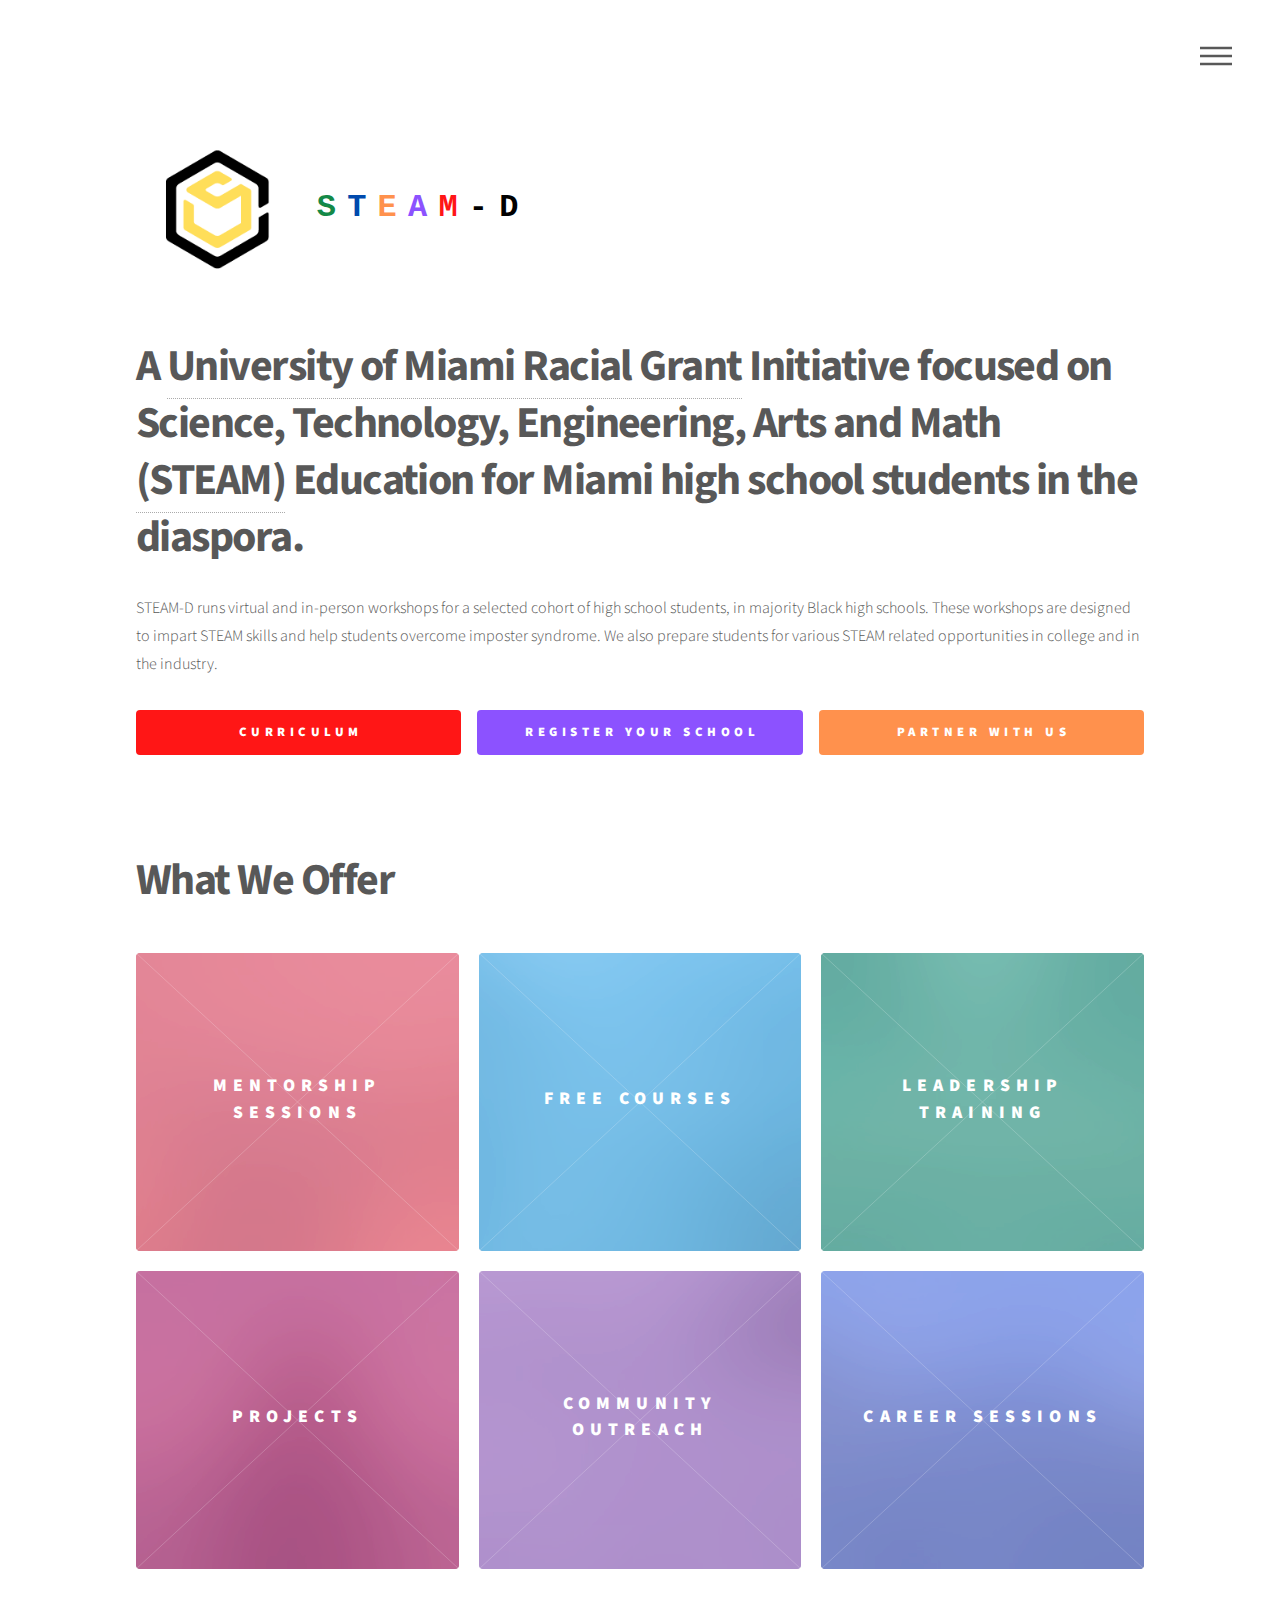
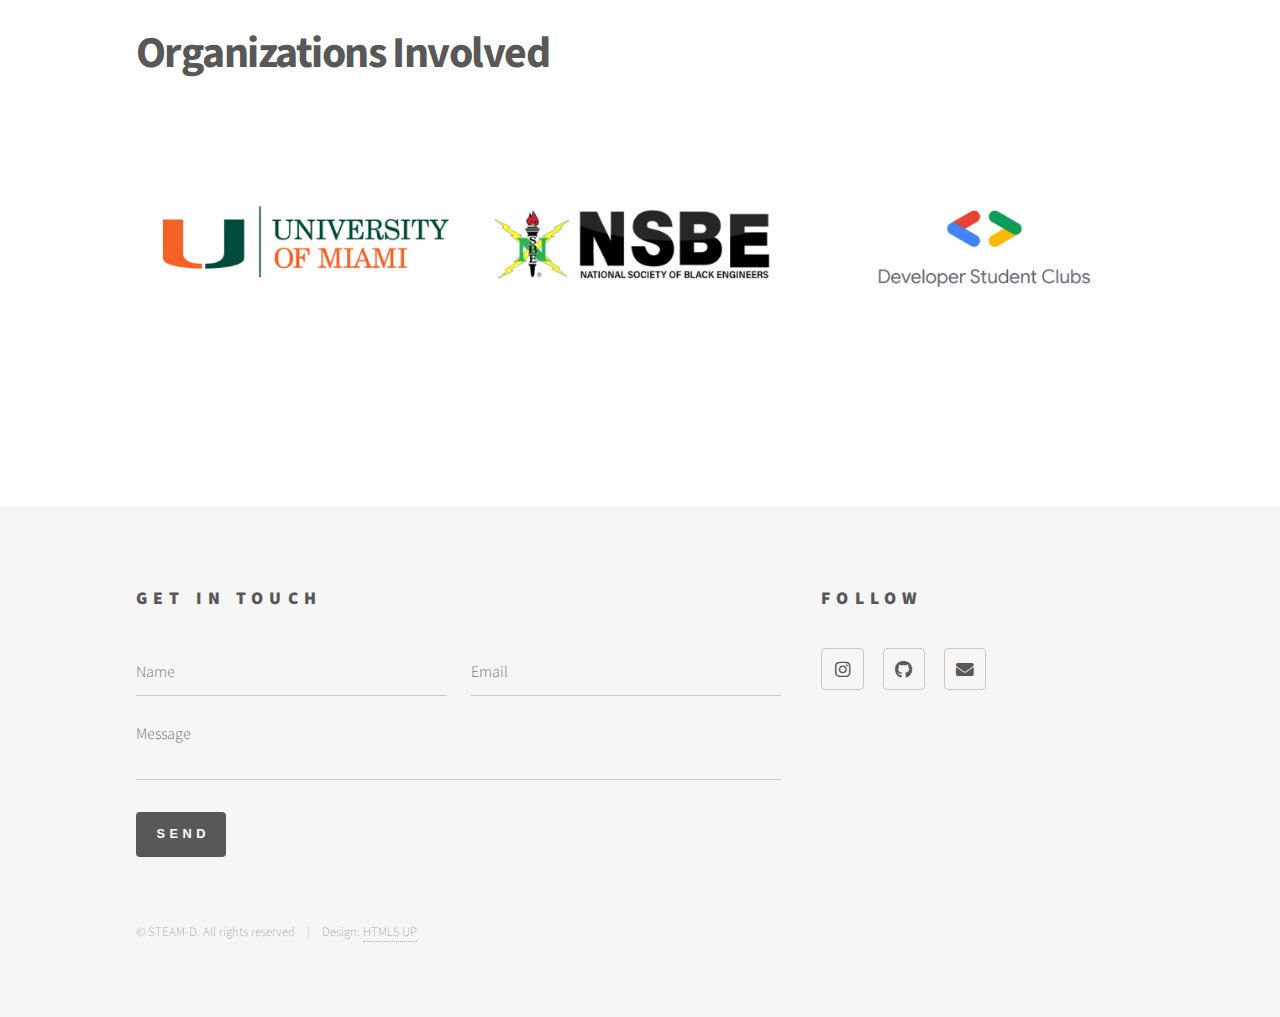
==== index.html @ cacdc5d1 "Updated website header, Inciuded Curriculum button and added STEAM link" ====
<!DOCTYPE HTML>
<!--
	Phantom by HTML5 UP
	html5up.net | @ajlkn
	Free for personal and commercial use under the CCA 3.0 license (html5up.net/license)
-->
<html>
	<head>
		<title>STEAM-D</title>
		<meta charset="utf-8" />
		<meta name="viewport" content="width=device-width, initial-scale=1, user-scalable=no" />
		<link rel="stylesheet" href="assets/css/main.css" />
		<noscript><link rel="stylesheet" href="assets/css/noscript.css" /></noscript>
		<link rel="apple-touch-icon" sizes="180x180" href="images/apple-touch-icon.png">
		<link rel="icon" type="image/png" sizes="32x32" href="images/favicon-32x32.png">
		<link rel="icon" type="image/png" sizes="16x16" href="images/favicon-16x16.png">
		<link rel="manifest" href="images/site.webmanifest">

		<!-- Global site tag (gtag.js) - Google Analytics -->
		<script async src="https://www.googletagmanager.com/gtag/js?id=G-TBY397QRH6"></script>
		<script>
		window.dataLayer = window.dataLayer || [];
		function gtag(){dataLayer.push(arguments);}
		gtag('js', new Date());

		gtag('config', 'G-TBY397QRH6');
		</script>
	</head>
	<body class="is-preload">
		<!-- Wrapper -->
			<div id="wrapper">

				<!-- Header -->
					<header id="header">
						<div class="inner">

							<!-- Logo -->
								<a href="index.html" class="logo">
									<span class="symbol"><img src="images/logo.svg" alt="" /></span><span class="title"><span class = "hr1">S</span><span class = "hr2">T</span><span class = "hr3">E</span><span class = "hr4">A</span><span class = "hr5">M</span><span class = "hr6">-D</span></span>
								</a>

							<!-- Nav -->
								<nav>
									<ul>
										<li><a href="#menu">Menu</a></li>
									</ul>
								</nav>

						</div>
					</header>

				<!-- Menu -->
					<nav id="menu">
						<h2>Menu</h2>
						<ul>
							<li><a href="index.html">Home</a></li>
							<li><a href="about.html">About Us</a></li>
							<li><a href="curriculum.html">Curriculum</a></li>
							<li><a href="contact_us.html">Contact Us</a></li>
						</ul>
					</nav>

				<!-- Main -->
					<div id="main">
						<div class="inner">
							<header>
								<h1>A <a href = "https://president.miami.edu/inclusion/racial-justice-pilot-grant-program/index.html" class = "umiami">University of Miami Racial Grant</a> Initiative focused on Science, Technology, Engineering, Arts and Math <a href = "https://xqsuperschool.org/rethinktogether/what-is-steam-education/" class = "ice">(STEAM)</a> Education for Miami high school students in the diaspora.</h1>
								<p>STEAM-D runs virtual and in-person workshops for a selected cohort of high school students, in majority Black high schools. These workshops are designed to impart STEAM skills and help students overcome imposter syndrome. We also prepare students for various STEAM related opportunities in college and in the industry. </p>
							</header>
							<ul class= "actions fit">
								<li><a href="curriculum.html" class="button auxilliary fit">Curriculum</a></li>
								<li><a href="https://forms.gle/UnfFk5YiL75ecauw9" class="button tertiary fit">Register Your School</a></li>
								<li><a href="contact_us.html" class="button secondary fit">Partner With Us</a></li>
								<!-- <li><a href="https://docs.google.com/forms/d/e/1FAIpQLSec0-_WmDCW8ez10NHVpLfzqB0rT4UbIXSOivBpDXSWyp_6cg/viewform" class="button auxilliary fit">Partner With Us</a></li> -->
							</li>
							</ul>
							<br>
							<br>
						
							<h1> What We Offer</h1>
							<section class="tiles">
								
								<article class="style1">
									<span class="image">
										<img src="images/pic01.jpg" alt="" />
									</span>
									<a href="curriculum.html">
										<h2>Mentorship Sessions</h2>
										<div class="content">
											<p>Each student is assigned a mentor who is an expert in a chosen STEAM field. This mentor will serve as a guide and support system throughout the program.</p>
										</div>
									</a>
								</article>
								<article class="style2">
									<span class="image">
										<img src="images/pic02.jpg" alt="" />
									</span>
									<a href="curriculum.html">
										<h2>Free Courses</h2>
										<div class="content">
											<p>Free courses and links are provided across different topics in STEAM. These courses are designed to be self-paced and interactive.</p>
										</div>
									</a>
								</article>
								<article class="style3">
									<span class="image">
										<img src="images/pic03.jpg" alt="" />
									</span>
									<a href="curriculum.html">
										<h2>Leadership Training</h2>
										<div class="content">
											<p>This training plays a vital role to ensure students can talk about their ideas and implement them effectively during and after workshops.</p>
										</div>
									</a>
								</article>
								<article class="style4">
									<span class="image">
										<img src="images/pic04.jpg" alt="" />
									</span>
									<a href="curriculum.html">
										<h2>Projects</h2>
										<div class="content">
											<p>Participants will get to demonstrate various projects that encapsulates what they learn in different sessions.</p>
										</div>
									</a>
								</article>
								<article class="style5">
									<span class="image">
										<img src="images/pic05.jpg" alt="" />
									</span>
									<a href="curriculum.html">
										<h2>Community Outreach</h2>
										<div class="content">
											<p>We provide participants the tools and opportunities to reach out to communites that have very little access to STEAM education of any kind.</p>
										</div>
									</a>
								</article>
								<article class="style6">
									<span class="image">
										<img src="images/pic06.jpg" alt="" />
									</span>
									<a href="curriculum.html">
										<h2>Career Sessions</h2>
										<div class="content">
											<p>Students will be exposed to resources and personnel across different careers in STEAM.</p>
										</div>
									</a>
								</article>
							</section>
							<br>
							<br>
							<div class="inner">
								<h1>Organizations Involved</h1>
								<div class="box alt">
									<div class="row gtr-uniform">
										<span class = "image fit">
											<img src = "images/orgs.png" alt>
										</span>
										
									</div>
							</div>

						</div>
						</div>
						
					</div>

				<!-- Footer -->
					<footer id="footer">
						<div class="inner">
							<section>
								<h2>Get in touch</h2>
								<form action="https://getform.io/f/3fde0b0c-71e4-4131-884f-92d7279e85f5" method="POST">
									<div class="fields">
										<div class="field half">
											<input type="text" name="name" id="name" placeholder="Name" />
										</div>
										<div class="field half">
											<input type="email" name="email" id="email" placeholder="Email" />
										</div>
										<div class="field">
											<textarea name="message" id="message" placeholder="Message"></textarea>
										</div>
									</div>
									<ul class="actions">
										<li><button type="submit" value="Send" class="primary" />Send</button></li>
									</ul>
								</form>
							</section>
							<section>
								<h2>Follow</h2>
								<ul class="icons">
									<!-- <li><a href="#" class="icon brands style2 fa-twitter"><span class="label">Twitter</span></a></li>
									<li><a href="#" class="icon brands style2 fa-facebook-f"><span class="label">Facebook</span></a></li> -->
									<li><a href="https://www.instagram.com/steam_diaspora/?hl=en" class="icon brands style2 fa-instagram"><span class="label">Instagram</span></a></li>
									<!-- <li><a href="#" class="icon brands style2 fa-dribbble"><span class="label">Dribbble</span></a></li> -->
									<li><a href="https://github.com/Steam-D/website" class="icon brands style2 fa-github"><span class="label">GitHub</span></a></li>
									<!-- <li><a href="#" class="icon brands style2 fa-500px"><span class="label">500px</span></a></li> -->
									<!-- <li><a href="#" class="icon solid style2 fa-phone"><span class="label">Phone</span></a></li> -->
									<li><a href="mailto:umsteamd@gmail.com" class="icon solid style2 fa-envelope"><span class="label">Email</span></a></li>
								</ul>
							</section>
							<ul class="copyright">
								<li>&copy; STEAM-D. All rights reserved</li><li>Design: <a href="http://html5up.net">HTML5 UP</a></li>
							</ul>
						</div>
					</footer>

			</div>

		<!-- Scripts -->
			<script src="assets/js/jquery.min.js"></script>
			<script src="assets/js/browser.min.js"></script>
			<script src="assets/js/breakpoints.min.js"></script>
			<script src="assets/js/util.js"></script>
			<script src="assets/js/main.js"></script>

	</body>
</html>
---- assets/css/main.css ----
@import url(fontawesome-all.min.css);
@import url("https://fonts.googleapis.com/css?family=Source+Sans+Pro:300,700,900");

/*
	Phantom by HTML5 UP
	html5up.net | @ajlkn
	Free for personal and commercial use under the CCA 3.0 license (html5up.net/license)
*/

html, body, div, span, applet, object,
iframe, h1, h2, h3, h4, h5, h6, p, blockquote,
pre, a, abbr, acronym, address, big, cite,
code, del, dfn, em, img, ins, kbd, q, s, samp,
small, strike, strong, sub, sup, tt, var, b,
u, i, center, dl, dt, dd, ol, ul, li, fieldset,
form, label, legend, table, caption, tbody,
tfoot, thead, tr, th, td, article, aside,
canvas, details, embed, figure, figcaption,
footer, header, hgroup, menu, nav, output, ruby,
section, summary, time, mark, audio, video {
	margin: 0;
	padding: 0;
	border: 0;
	font-size: 100%;
	font: inherit;
	vertical-align: baseline;}

article, aside, details, figcaption, figure,
footer, header, hgroup, menu, nav, section {
	display: block;}

body {
	line-height: 1;
}

ol, ul {
	list-style: none;
}

blockquote, q {
	quotes: none;
}

	blockquote:before, blockquote:after, q:before, q:after {
		content: '';
		content: none;
	}

table {
	border-collapse: collapse;
	border-spacing: 0;
}

body {
	-webkit-text-size-adjust: none;
}

mark {
	background-color: transparent;
	color: inherit;
}

input::-moz-focus-inner {
	border: 0;
	padding: 0;
}

input, select, textarea {
	-moz-appearance: none;
	-webkit-appearance: none;
	-ms-appearance: none;
	appearance: none;
}

/* Basic */

	@-ms-viewport {
		width: device-width;
	}

	body {
		-ms-overflow-style: scrollbar;
	}

	@media screen and (max-width: 480px) {

		html, body {
			min-width: 320px;
		}

	}

	html {
		box-sizing: border-box;
	}

	*, *:before, *:after {
		box-sizing: inherit;
	}

	body {
		background: #ffffff;
	}

		body.is-preload *, body.is-preload *:before, body.is-preload *:after {
			-moz-animation: none !important;
			-webkit-animation: none !important;
			-ms-animation: none !important;
			animation: none !important;
			-moz-transition: none !important;
			-webkit-transition: none !important;
			-ms-transition: none !important;
			transition: none !important;
		}

/* Type */

	body, input, select, textarea {
		color: #585858;
		font-family: "Source Sans Pro", Helvetica, sans-serif;
		font-size: 16pt;
		font-weight: 300;
		line-height: 1.75;
	}

		@media screen and (max-width: 1680px) {

			body, input, select, textarea {
				font-size: 14pt;
			}

		}

		@media screen and (max-width: 1280px) {

			body, input, select, textarea {
				font-size: 12pt;
			}

		}

	a {
		-moz-transition: border-bottom-color 0.2s ease, color 0.2s ease;
		-webkit-transition: border-bottom-color 0.2s ease, color 0.2s ease;
		-ms-transition: border-bottom-color 0.2s ease, color 0.2s ease;
		transition: border-bottom-color 0.2s ease, color 0.2s ease;
		text-decoration: none;
		color: #585858;
		border-bottom: dotted 1px rgba(88, 88, 88, 0.5);
	}

		a:hover {
			border-bottom-color: transparent;
			color: #f2849e !important;
		}
		a:hover.umiami{
			color: #148947 !important;
		}

		a:hover.ice{
			color:#004aad !important
		}

	strong, b {
		font-weight: 900;
	}

	em, i {
		font-style: italic;
	}

	p {
		margin: 0 0 2em 0;
	}

	h1 {
		font-size: 2.75em;
		font-weight: 700;
		line-height: 1.3;
		margin: 0 0 1em 0;
		letter-spacing: -0.035em;
	}

		h1 a {
			color: inherit;
		}

		@media screen and (max-width: 736px) {

			h1 {
				font-size: 2em;
				margin: 0 0 1em 0;
			}

		}

		@media screen and (max-width: 360px) {

			h1 {
				font-size: 1.75em;
			}

		}

	h2, h3, h4, h5, h6 {
		font-weight: 900;
		line-height: 1.5;
		margin: 0 0 2em 0;
		text-transform: uppercase;
		letter-spacing: 0.35em;
	}

		h2 a, h3 a, h4 a, h5 a, h6 a {
			color: inherit;
		}

	h2 {
		font-size: 1.1em;
	}

	

	h3 {
		font-size: 1em;
	}

	h4 {
		font-size: 0.8em;
	}

	h5 {
		font-size: 0.8em;
	}

	h6 {
		font-size: 0.8em;
	}

	@media screen and (max-width: 980px) {

		h1 br, h2 br, h3 br, h4 br, h5 br, h6 br {
			display: none;
		}

	}

	@media screen and (max-width: 736px) {

		h2 {
			font-size: 1em;
		}

		h3 {
			font-size: 0.8em;
		}

	}

	sub {
		font-size: 0.8em;
		position: relative;
		top: 0.5em;
	}

	sup {
		font-size: 0.8em;
		position: relative;
		top: -0.5em;
	}

	blockquote {
		border-left: solid 4px #c9c9c9;
		font-style: italic;
		margin: 0 0 2em 0;
		padding: 0.5em 0 0.5em 2em;
	}

	code {
		background: rgba(144, 144, 144, 0.075);
		border-radius: 4px;
		border: solid 1px #c9c9c9;
		font-family: "Courier New", monospace;
		font-size: 0.9em;
		margin: 0 0.25em;
		padding: 0.25em 0.65em;
	}

	pre {
		-webkit-overflow-scrolling: touch;
		font-family: "Courier New", monospace;
		font-size: 0.9em;
		margin: 0 0 2em 0;
	}

		pre code {
			display: block;
			line-height: 1.75;
			padding: 1em 1.5em;
			overflow-x: auto;
		}

	hr {
		border: 0;
		border-bottom: solid 1px #c9c9c9;
		margin: 2em 0;
	}

		hr.major {
			margin: 3em 0;
		}

	.align-left {
		text-align: left;
	}

	.align-center {
		text-align: center;
	}

	.align-right {
		text-align: right;
	}

/* Row */

	.row {
		display: flex;
		flex-wrap: wrap;
		box-sizing: border-box;
		align-items: stretch;
	}

		.row > * {
			box-sizing: border-box;
		}

		.row.gtr-uniform > * > :last-child {
			margin-bottom: 0;
		}

		.row.aln-left {
			justify-content: flex-start;
		}

		.row.aln-center {
			justify-content: center;
		}

		.row.aln-right {
			justify-content: flex-end;
		}

		.row.aln-top {
			align-items: flex-start;
		}

		.row.aln-middle {
			align-items: center;
		}

		.row.aln-bottom {
			align-items: flex-end;
		}

		.row > .imp {
			order: -1;
		}

		.row > .col-1 {
			width: 8.33333%;
		}

		.row > .off-1 {
			margin-left: 8.33333%;
		}

		.row > .col-2 {
			width: 16.66667%;
		}

		.row > .off-2 {
			margin-left: 16.66667%;
		}

		.row > .col-3 {
			width: 25%;
		}

		.row > .off-3 {
			margin-left: 25%;
		}

		.row > .col-4 {
			width: 33.33333%;
		}

		.row > .off-4 {
			margin-left: 33.33333%;
		}

		.row > .col-5 {
			width: 41.66667%;
		}

		.row > .off-5 {
			margin-left: 41.66667%;
		}

		.row > .col-6 {
			width: 50%;
		}

		.row > .off-6 {
			margin-left: 50%;
		}

		.row > .col-7 {
			width: 58.33333%;
		}

		.row > .off-7 {
			margin-left: 58.33333%;
		}

		.row > .col-8 {
			width: 66.66667%;
		}

		.row > .off-8 {
			margin-left: 66.66667%;
		}

		.row > .col-9 {
			width: 75%;
		}

		.row > .off-9 {
			margin-left: 75%;
		}

		.row > .col-10 {
			width: 83.33333%;
		}

		.row > .off-10 {
			margin-left: 83.33333%;
		}

		.row > .col-11 {
			width: 91.66667%;
		}

		.row > .off-11 {
			margin-left: 91.66667%;
		}

		.row > .col-12 {
			width: 100%;
		}

		.row > .off-12 {
			margin-left: 100%;
		}

		.row.gtr-0 {
			margin-top: 0;
			margin-left: 0em;
		}

			.row.gtr-0 > * {
				padding: 0 0 0 0em;
			}

			.row.gtr-0.gtr-uniform {
				margin-top: 0em;
			}

				.row.gtr-0.gtr-uniform > * {
					padding-top: 0em;
				}

		.row.gtr-25 {
			margin-top: 0;
			margin-left: -0.5em;
		}

			.row.gtr-25 > * {
				padding: 0 0 0 0.5em;
			}

			.row.gtr-25.gtr-uniform {
				margin-top: -0.5em;
			}

				.row.gtr-25.gtr-uniform > * {
					padding-top: 0.5em;
				}

		.row.gtr-50 {
			margin-top: 0;
			margin-left: -1em;
		}

			.row.gtr-50 > * {
				padding: 0 0 0 1em;
			}

			.row.gtr-50.gtr-uniform {
				margin-top: -1em;
			}

				.row.gtr-50.gtr-uniform > * {
					padding-top: 1em;
				}

		.row {
			margin-top: 0;
			margin-left: -2em;
		}

			.row > * {
				padding: 0 0 0 2em;
			}

			.row.gtr-uniform {
				margin-top: -2em;
			}

				.row.gtr-uniform > * {
					padding-top: 2em;
				}

		.row.gtr-150 {
			margin-top: 0;
			margin-left: -3em;
		}

			.row.gtr-150 > * {
				padding: 0 0 0 3em;
			}

			.row.gtr-150.gtr-uniform {
				margin-top: -3em;
			}

				.row.gtr-150.gtr-uniform > * {
					padding-top: 3em;
				}

		.row.gtr-200 {
			margin-top: 0;
			margin-left: -4em;
		}

			.row.gtr-200 > * {
				padding: 0 0 0 4em;
			}

			.row.gtr-200.gtr-uniform {
				margin-top: -4em;
			}

				.row.gtr-200.gtr-uniform > * {
					padding-top: 4em;
				}

		@media screen and (max-width: 1680px) {

			.row {
				display: flex;
				flex-wrap: wrap;
				box-sizing: border-box;
				align-items: stretch;
			}

				.row > * {
					box-sizing: border-box;
				}

				.row.gtr-uniform > * > :last-child {
					margin-bottom: 0;
				}

				.row.aln-left {
					justify-content: flex-start;
				}

				.row.aln-center {
					justify-content: center;
				}

				.row.aln-right {
					justify-content: flex-end;
				}

				.row.aln-top {
					align-items: flex-start;
				}

				.row.aln-middle {
					align-items: center;
				}

				.row.aln-bottom {
					align-items: flex-end;
				}

				.row > .imp-xlarge {
					order: -1;
				}

				.row > .col-1-xlarge {
					width: 8.33333%;
				}

				.row > .off-1-xlarge {
					margin-left: 8.33333%;
				}

				.row > .col-2-xlarge {
					width: 16.66667%;
				}

				.row > .off-2-xlarge {
					margin-left: 16.66667%;
				}

				.row > .col-3-xlarge {
					width: 25%;
				}

				.row > .off-3-xlarge {
					margin-left: 25%;
				}

				.row > .col-4-xlarge {
					width: 33.33333%;
				}

				.row > .off-4-xlarge {
					margin-left: 33.33333%;
				}

				.row > .col-5-xlarge {
					width: 41.66667%;
				}

				.row > .off-5-xlarge {
					margin-left: 41.66667%;
				}

				.row > .col-6-xlarge {
					width: 50%;
				}

				.row > .off-6-xlarge {
					margin-left: 50%;
				}

				.row > .col-7-xlarge {
					width: 58.33333%;
				}

				.row > .off-7-xlarge {
					margin-left: 58.33333%;
				}

				.row > .col-8-xlarge {
					width: 66.66667%;
				}

				.row > .off-8-xlarge {
					margin-left: 66.66667%;
				}

				.row > .col-9-xlarge {
					width: 75%;
				}

				.row > .off-9-xlarge {
					margin-left: 75%;
				}

				.row > .col-10-xlarge {
					width: 83.33333%;
				}

				.row > .off-10-xlarge {
					margin-left: 83.33333%;
				}

				.row > .col-11-xlarge {
					width: 91.66667%;
				}

				.row > .off-11-xlarge {
					margin-left: 91.66667%;
				}

				.row > .col-12-xlarge {
					width: 100%;
				}

				.row > .off-12-xlarge {
					margin-left: 100%;
				}

				.row.gtr-0 {
					margin-top: 0;
					margin-left: 0em;
				}

					.row.gtr-0 > * {
						padding: 0 0 0 0em;
					}

					.row.gtr-0.gtr-uniform {
						margin-top: 0em;
					}

						.row.gtr-0.gtr-uniform > * {
							padding-top: 0em;
						}

				.row.gtr-25 {
					margin-top: 0;
					margin-left: -0.5em;
				}

					.row.gtr-25 > * {
						padding: 0 0 0 0.5em;
					}

					.row.gtr-25.gtr-uniform {
						margin-top: -0.5em;
					}

						.row.gtr-25.gtr-uniform > * {
							padding-top: 0.5em;
						}

				.row.gtr-50 {
					margin-top: 0;
					margin-left: -1em;
				}

					.row.gtr-50 > * {
						padding: 0 0 0 1em;
					}

					.row.gtr-50.gtr-uniform {
						margin-top: -1em;
					}

						.row.gtr-50.gtr-uniform > * {
							padding-top: 1em;
						}

				.row {
					margin-top: 0;
					margin-left: -2em;
				}

					.row > * {
						padding: 0 0 0 2em;
					}

					.row.gtr-uniform {
						margin-top: -2em;
					}

						.row.gtr-uniform > * {
							padding-top: 2em;
						}

				.row.gtr-150 {
					margin-top: 0;
					margin-left: -3em;
				}

					.row.gtr-150 > * {
						padding: 0 0 0 3em;
					}

					.row.gtr-150.gtr-uniform {
						margin-top: -3em;
					}

						.row.gtr-150.gtr-uniform > * {
							padding-top: 3em;
						}

				.row.gtr-200 {
					margin-top: 0;
					margin-left: -4em;
				}

					.row.gtr-200 > * {
						padding: 0 0 0 4em;
					}

					.row.gtr-200.gtr-uniform {
						margin-top: -4em;
					}

						.row.gtr-200.gtr-uniform > * {
							padding-top: 4em;
						}

		}

		@media screen and (max-width: 1280px) {

			.row {
				display: flex;
				flex-wrap: wrap;
				box-sizing: border-box;
				align-items: stretch;
			}

				.row > * {
					box-sizing: border-box;
				}

				.row.gtr-uniform > * > :last-child {
					margin-bottom: 0;
				}

				.row.aln-left {
					justify-content: flex-start;
				}

				.row.aln-center {
					justify-content: center;
				}

				.row.aln-right {
					justify-content: flex-end;
				}

				.row.aln-top {
					align-items: flex-start;
				}

				.row.aln-middle {
					align-items: center;
				}

				.row.aln-bottom {
					align-items: flex-end;
				}

				.row > .imp-large {
					order: -1;
				}

				.row > .col-1-large {
					width: 8.33333%;
				}

				.row > .off-1-large {
					margin-left: 8.33333%;
				}

				.row > .col-2-large {
					width: 16.66667%;
				}

				.row > .off-2-large {
					margin-left: 16.66667%;
				}

				.row > .col-3-large {
					width: 25%;
				}

				.row > .off-3-large {
					margin-left: 25%;
				}

				.row > .col-4-large {
					width: 33.33333%;
				}

				.row > .off-4-large {
					margin-left: 33.33333%;
				}

				.row > .col-5-large {
					width: 41.66667%;
				}

				.row > .off-5-large {
					margin-left: 41.66667%;
				}

				.row > .col-6-large {
					width: 50%;
				}

				.row > .off-6-large {
					margin-left: 50%;
				}

				.row > .col-7-large {
					width: 58.33333%;
				}

				.row > .off-7-large {
					margin-left: 58.33333%;
				}

				.row > .col-8-large {
					width: 66.66667%;
				}

				.row > .off-8-large {
					margin-left: 66.66667%;
				}

				.row > .col-9-large {
					width: 75%;
				}

				.row > .off-9-large {
					margin-left: 75%;
				}

				.row > .col-10-large {
					width: 83.33333%;
				}

				.row > .off-10-large {
					margin-left: 83.33333%;
				}

				.row > .col-11-large {
					width: 91.66667%;
				}

				.row > .off-11-large {
					margin-left: 91.66667%;
				}

				.row > .col-12-large {
					width: 100%;
				}

				.row > .off-12-large {
					margin-left: 100%;
				}

				.row.gtr-0 {
					margin-top: 0;
					margin-left: 0em;
				}

					.row.gtr-0 > * {
						padding: 0 0 0 0em;
					}

					.row.gtr-0.gtr-uniform {
						margin-top: 0em;
					}

						.row.gtr-0.gtr-uniform > * {
							padding-top: 0em;
						}

				.row.gtr-25 {
					margin-top: 0;
					margin-left: -0.5em;
				}

					.row.gtr-25 > * {
						padding: 0 0 0 0.5em;
					}

					.row.gtr-25.gtr-uniform {
						margin-top: -0.5em;
					}

						.row.gtr-25.gtr-uniform > * {
							padding-top: 0.5em;
						}

				.row.gtr-50 {
					margin-top: 0;
					margin-left: -1em;
				}

					.row.gtr-50 > * {
						padding: 0 0 0 1em;
					}

					.row.gtr-50.gtr-uniform {
						margin-top: -1em;
					}

						.row.gtr-50.gtr-uniform > * {
							padding-top: 1em;
						}

				.row {
					margin-top: 0;
					margin-left: -2em;
				}

					.row > * {
						padding: 0 0 0 2em;
					}

					.row.gtr-uniform {
						margin-top: -2em;
					}

						.row.gtr-uniform > * {
							padding-top: 2em;
						}

				.row.gtr-150 {
					margin-top: 0;
					margin-left: -3em;
				}

					.row.gtr-150 > * {
						padding: 0 0 0 3em;
					}

					.row.gtr-150.gtr-uniform {
						margin-top: -3em;
					}

						.row.gtr-150.gtr-uniform > * {
							padding-top: 3em;
						}

				.row.gtr-200 {
					margin-top: 0;
					margin-left: -4em;
				}

					.row.gtr-200 > * {
						padding: 0 0 0 4em;
					}

					.row.gtr-200.gtr-uniform {
						margin-top: -4em;
					}

						.row.gtr-200.gtr-uniform > * {
							padding-top: 4em;
						}

		}

		@media screen and (max-width: 980px) {

			.row {
				display: flex;
				flex-wrap: wrap;
				box-sizing: border-box;
				align-items: stretch;
			}

				.row > * {
					box-sizing: border-box;
				}

				.row.gtr-uniform > * > :last-child {
					margin-bottom: 0;
				}

				.row.aln-left {
					justify-content: flex-start;
				}

				.row.aln-center {
					justify-content: center;
				}

				.row.aln-right {
					justify-content: flex-end;
				}

				.row.aln-top {
					align-items: flex-start;
				}

				.row.aln-middle {
					align-items: center;
				}

				.row.aln-bottom {
					align-items: flex-end;
				}

				.row > .imp-medium {
					order: -1;
				}

				.row > .col-1-medium {
					width: 8.33333%;
				}

				.row > .off-1-medium {
					margin-left: 8.33333%;
				}

				.row > .col-2-medium {
					width: 16.66667%;
				}

				.row > .off-2-medium {
					margin-left: 16.66667%;
				}

				.row > .col-3-medium {
					width: 25%;
				}

				.row > .off-3-medium {
					margin-left: 25%;
				}

				.row > .col-4-medium {
					width: 33.33333%;
				}

				.row > .off-4-medium {
					margin-left: 33.33333%;
				}

				.row > .col-5-medium {
					width: 41.66667%;
				}

				.row > .off-5-medium {
					margin-left: 41.66667%;
				}

				.row > .col-6-medium {
					width: 50%;
				}

				.row > .off-6-medium {
					margin-left: 50%;
				}

				.row > .col-7-medium {
					width: 58.33333%;
				}

				.row > .off-7-medium {
					margin-left: 58.33333%;
				}

				.row > .col-8-medium {
					width: 66.66667%;
				}

				.row > .off-8-medium {
					margin-left: 66.66667%;
				}

				.row > .col-9-medium {
					width: 75%;
				}

				.row > .off-9-medium {
					margin-left: 75%;
				}

				.row > .col-10-medium {
					width: 83.33333%;
				}

				.row > .off-10-medium {
					margin-left: 83.33333%;
				}

				.row > .col-11-medium {
					width: 91.66667%;
				}

				.row > .off-11-medium {
					margin-left: 91.66667%;
				}

				.row > .col-12-medium {
					width: 100%;
				}

				.row > .off-12-medium {
					margin-left: 100%;
				}

				.row.gtr-0 {
					margin-top: 0;
					margin-left: 0em;
				}

					.row.gtr-0 > * {
						padding: 0 0 0 0em;
					}

					.row.gtr-0.gtr-uniform {
						margin-top: 0em;
					}

						.row.gtr-0.gtr-uniform > * {
							padding-top: 0em;
						}

				.row.gtr-25 {
					margin-top: 0;
					margin-left: -0.375em;
				}

					.row.gtr-25 > * {
						padding: 0 0 0 0.375em;
					}

					.row.gtr-25.gtr-uniform {
						margin-top: -0.375em;
					}

						.row.gtr-25.gtr-uniform > * {
							padding-top: 0.375em;
						}

				.row.gtr-50 {
					margin-top: 0;
					margin-left: -0.75em;
				}

					.row.gtr-50 > * {
						padding: 0 0 0 0.75em;
					}

					.row.gtr-50.gtr-uniform {
						margin-top: -0.75em;
					}

						.row.gtr-50.gtr-uniform > * {
							padding-top: 0.75em;
						}

				.row {
					margin-top: 0;
					margin-left: -1.5em;
				}

					.row > * {
						padding: 0 0 0 1.5em;
					}

					.row.gtr-uniform {
						margin-top: -1.5em;
					}

						.row.gtr-uniform > * {
							padding-top: 1.5em;
						}

				.row.gtr-150 {
					margin-top: 0;
					margin-left: -2.25em;
				}

					.row.gtr-150 > * {
						padding: 0 0 0 2.25em;
					}

					.row.gtr-150.gtr-uniform {
						margin-top: -2.25em;
					}

						.row.gtr-150.gtr-uniform > * {
							padding-top: 2.25em;
						}

				.row.gtr-200 {
					margin-top: 0;
					margin-left: -3em;
				}

					.row.gtr-200 > * {
						padding: 0 0 0 3em;
					}

					.row.gtr-200.gtr-uniform {
						margin-top: -3em;
					}

						.row.gtr-200.gtr-uniform > * {
							padding-top: 3em;
						}

		}

		@media screen and (max-width: 736px) {

			.row {
				display: flex;
				flex-wrap: wrap;
				box-sizing: border-box;
				align-items: stretch;
			}

				.row > * {
					box-sizing: border-box;
				}

				.row.gtr-uniform > * > :last-child {
					margin-bottom: 0;
				}

				.row.aln-left {
					justify-content: flex-start;
				}

				.row.aln-center {
					justify-content: center;
				}

				.row.aln-right {
					justify-content: flex-end;
				}

				.row.aln-top {
					align-items: flex-start;
				}

				.row.aln-middle {
					align-items: center;
				}

				.row.aln-bottom {
					align-items: flex-end;
				}

				.row > .imp-small {
					order: -1;
				}

				.row > .col-1-small {
					width: 8.33333%;
				}

				.row > .off-1-small {
					margin-left: 8.33333%;
				}

				.row > .col-2-small {
					width: 16.66667%;
				}

				.row > .off-2-small {
					margin-left: 16.66667%;
				}

				.row > .col-3-small {
					width: 25%;
				}

				.row > .off-3-small {
					margin-left: 25%;
				}

				.row > .col-4-small {
					width: 33.33333%;
				}

				.row > .off-4-small {
					margin-left: 33.33333%;
				}

				.row > .col-5-small {
					width: 41.66667%;
				}

				.row > .off-5-small {
					margin-left: 41.66667%;
				}

				.row > .col-6-small {
					width: 50%;
				}

				.row > .off-6-small {
					margin-left: 50%;
				}

				.row > .col-7-small {
					width: 58.33333%;
				}

				.row > .off-7-small {
					margin-left: 58.33333%;
				}

				.row > .col-8-small {
					width: 66.66667%;
				}

				.row > .off-8-small {
					margin-left: 66.66667%;
				}

				.row > .col-9-small {
					width: 75%;
				}

				.row > .off-9-small {
					margin-left: 75%;
				}

				.row > .col-10-small {
					width: 83.33333%;
				}

				.row > .off-10-small {
					margin-left: 83.33333%;
				}

				.row > .col-11-small {
					width: 91.66667%;
				}

				.row > .off-11-small {
					margin-left: 91.66667%;
				}

				.row > .col-12-small {
					width: 100%;
				}

				.row > .off-12-small {
					margin-left: 100%;
				}

				.row.gtr-0 {
					margin-top: 0;
					margin-left: 0em;
				}

					.row.gtr-0 > * {
						padding: 0 0 0 0em;
					}

					.row.gtr-0.gtr-uniform {
						margin-top: 0em;
					}

						.row.gtr-0.gtr-uniform > * {
							padding-top: 0em;
						}

				.row.gtr-25 {
					margin-top: 0;
					margin-left: -0.25em;
				}

					.row.gtr-25 > * {
						padding: 0 0 0 0.25em;
					}

					.row.gtr-25.gtr-uniform {
						margin-top: -0.25em;
					}

						.row.gtr-25.gtr-uniform > * {
							padding-top: 0.25em;
						}

				.row.gtr-50 {
					margin-top: 0;
					margin-left: -0.5em;
				}

					.row.gtr-50 > * {
						padding: 0 0 0 0.5em;
					}

					.row.gtr-50.gtr-uniform {
						margin-top: -0.5em;
					}

						.row.gtr-50.gtr-uniform > * {
							padding-top: 0.5em;
						}

				.row {
					margin-top: 0;
					margin-left: -1em;
				}

					.row > * {
						padding: 0 0 0 1em;
					}

					.row.gtr-uniform {
						margin-top: -1em;
					}

						.row.gtr-uniform > * {
							padding-top: 1em;
						}

				.row.gtr-150 {
					margin-top: 0;
					margin-left: -1.5em;
				}

					.row.gtr-150 > * {
						padding: 0 0 0 1.5em;
					}

					.row.gtr-150.gtr-uniform {
						margin-top: -1.5em;
					}

						.row.gtr-150.gtr-uniform > * {
							padding-top: 1.5em;
						}

				.row.gtr-200 {
					margin-top: 0;
					margin-left: -2em;
				}

					.row.gtr-200 > * {
						padding: 0 0 0 2em;
					}

					.row.gtr-200.gtr-uniform {
						margin-top: -2em;
					}

						.row.gtr-200.gtr-uniform > * {
							padding-top: 2em;
						}

		}

		@media screen and (max-width: 480px) {

			.row {
				display: flex;
				flex-wrap: wrap;
				box-sizing: border-box;
				align-items: stretch;
			}

				.row > * {
					box-sizing: border-box;
				}

				.row.gtr-uniform > * > :last-child {
					margin-bottom: 0;
				}

				.row.aln-left {
					justify-content: flex-start;
				}

				.row.aln-center {
					justify-content: center;
				}

				.row.aln-right {
					justify-content: flex-end;
				}

				.row.aln-top {
					align-items: flex-start;
				}

				.row.aln-middle {
					align-items: center;
				}

				.row.aln-bottom {
					align-items: flex-end;
				}

				.row > .imp-xsmall {
					order: -1;
				}

				.row > .col-1-xsmall {
					width: 8.33333%;
				}

				.row > .off-1-xsmall {
					margin-left: 8.33333%;
				}

				.row > .col-2-xsmall {
					width: 16.66667%;
				}

				.row > .off-2-xsmall {
					margin-left: 16.66667%;
				}

				.row > .col-3-xsmall {
					width: 25%;
				}

				.row > .off-3-xsmall {
					margin-left: 25%;
				}

				.row > .col-4-xsmall {
					width: 33.33333%;
				}

				.row > .off-4-xsmall {
					margin-left: 33.33333%;
				}

				.row > .col-5-xsmall {
					width: 41.66667%;
				}

				.row > .off-5-xsmall {
					margin-left: 41.66667%;
				}

				.row > .col-6-xsmall {
					width: 50%;
				}

				.row > .off-6-xsmall {
					margin-left: 50%;
				}

				.row > .col-7-xsmall {
					width: 58.33333%;
				}

				.row > .off-7-xsmall {
					margin-left: 58.33333%;
				}

				.row > .col-8-xsmall {
					width: 66.66667%;
				}

				.row > .off-8-xsmall {
					margin-left: 66.66667%;
				}

				.row > .col-9-xsmall {
					width: 75%;
				}

				.row > .off-9-xsmall {
					margin-left: 75%;
				}

				.row > .col-10-xsmall {
					width: 83.33333%;
				}

				.row > .off-10-xsmall {
					margin-left: 83.33333%;
				}

				.row > .col-11-xsmall {
					width: 91.66667%;
				}

				.row > .off-11-xsmall {
					margin-left: 91.66667%;
				}

				.row > .col-12-xsmall {
					width: 100%;
				}

				.row > .off-12-xsmall {
					margin-left: 100%;
				}

				.row.gtr-0 {
					margin-top: 0;
					margin-left: 0em;
				}

					.row.gtr-0 > * {
						padding: 0 0 0 0em;
					}

					.row.gtr-0.gtr-uniform {
						margin-top: 0em;
					}

						.row.gtr-0.gtr-uniform > * {
							padding-top: 0em;
						}

				.row.gtr-25 {
					margin-top: 0;
					margin-left: -0.25em;
				}

					.row.gtr-25 > * {
						padding: 0 0 0 0.25em;
					}

					.row.gtr-25.gtr-uniform {
						margin-top: -0.25em;
					}

						.row.gtr-25.gtr-uniform > * {
							padding-top: 0.25em;
						}

				.row.gtr-50 {
					margin-top: 0;
					margin-left: -0.5em;
				}

					.row.gtr-50 > * {
						padding: 0 0 0 0.5em;
					}

					.row.gtr-50.gtr-uniform {
						margin-top: -0.5em;
					}

						.row.gtr-50.gtr-uniform > * {
							padding-top: 0.5em;
						}

				.row {
					margin-top: 0;
					margin-left: -1em;
				}

					.row > * {
						padding: 0 0 0 1em;
					}

					.row.gtr-uniform {
						margin-top: -1em;
					}

						.row.gtr-uniform > * {
							padding-top: 1em;
						}

				.row.gtr-150 {
					margin-top: 0;
					margin-left: -1.5em;
				}

					.row.gtr-150 > * {
						padding: 0 0 0 1.5em;
					}

					.row.gtr-150.gtr-uniform {
						margin-top: -1.5em;
					}

						.row.gtr-150.gtr-uniform > * {
							padding-top: 1.5em;
						}

				.row.gtr-200 {
					margin-top: 0;
					margin-left: -2em;
				}

					.row.gtr-200 > * {
						padding: 0 0 0 2em;
					}

					.row.gtr-200.gtr-uniform {
						margin-top: -2em;
					}

						.row.gtr-200.gtr-uniform > * {
							padding-top: 2em;
						}

		}

/* Section/Article */

	section.special, article.special {
		text-align: center;
	}

	header p {
		margin-top: -1em;
	}

	@media screen and (max-width: 736px) {

		header p {
			margin-top: 0;
		}

	}

/* Icon */

	.icon {
		text-decoration: none;
		border-bottom: none;
		position: relative;
	}

		.icon:before {
			-moz-osx-font-smoothing: grayscale;
			-webkit-font-smoothing: antialiased;
			display: inline-block;
			font-style: normal;
			font-variant: normal;
			text-rendering: auto;
			line-height: 1;
			text-transform: none !important;
			font-family: 'Font Awesome 5 Free';
			font-weight: 400;
		}

		.icon > .label {
			display: none;
		}

		.icon:before {
			line-height: inherit;
		}

		.icon.solid:before {
			font-weight: 900;
		}

		.icon.brands:before {
			font-family: 'Font Awesome 5 Brands';
		}

		.icon.style2 {
			-moz-transition: background-color 0.2s ease-in-out, color 0.2s ease-in-out, border-color 0.2s ease-in-out;
			-webkit-transition: background-color 0.2s ease-in-out, color 0.2s ease-in-out, border-color 0.2s ease-in-out;
			-ms-transition: background-color 0.2s ease-in-out, color 0.2s ease-in-out, border-color 0.2s ease-in-out;
			transition: background-color 0.2s ease-in-out, color 0.2s ease-in-out, border-color 0.2s ease-in-out;
			background-color: transparent;
			border: solid 1px #c9c9c9;
			border-radius: 4px;
			width: 2.65em;
			height: 2.65em;
			display: inline-block;
			text-align: center;
			line-height: 2.65em;
			color: inherit;
		}

			.icon.style2:before {
				font-size: 1.1em;
			}

			.icon.style2:hover {
				color: #f2849e;
				border-color: #f2849e;
			}

			.icon.style2:active {
				background-color: rgba(242, 132, 158, 0.1);
			}

/* List */

	ol {
		list-style: decimal;
		margin: 0 0 2em 0;
		padding-left: 1.25em;
	}

		ol li {
			padding-left: 0.25em;
		}

	ul {
		list-style: disc;
		margin: 0 0 2em 0;
		padding-left: 1em;
	}

		ul li {
			padding-left: 0.5em;
		}

		ul.alt {
			list-style: none;
			padding-left: 0;
		}

			ul.alt li {
				border-top: solid 1px #c9c9c9;
				padding: 0.5em 0;
			}

				ul.alt li:first-child {
					border-top: 0;
					padding-top: 0;
				}

	dl {
		margin: 0 0 2em 0;
	}

		dl dt {
			display: block;
			font-weight: 900;
			margin: 0 0 1em 0;
		}

		dl dd {
			margin-left: 2em;
		}

/* Actions */

	ul.actions {
		display: -moz-flex;
		display: -webkit-flex;
		display: -ms-flex;
		display: flex;
		cursor: default;
		list-style: none;
		margin-left: -1em;
		padding-left: 0;
	}

		ul.actions li {
			padding: 0 0 0 1em;
			vertical-align: middle;
		}

		ul.actions.special {
			-moz-justify-content: center;
			-webkit-justify-content: center;
			-ms-justify-content: center;
			justify-content: center;
			width: 100%;
			margin-left: 0;
		}

			ul.actions.special li:first-child {
				padding-left: 0;
			}

		ul.actions.stacked {
			-moz-flex-direction: column;
			-webkit-flex-direction: column;
			-ms-flex-direction: column;
			flex-direction: column;
			margin-left: 0;
		}

			ul.actions.stacked li {
				padding: 1.3em 0 0 0;
			}

				ul.actions.stacked li:first-child {
					padding-top: 0;
				}

		ul.actions.fit {
			width: calc(100% + 1em);
		}

			ul.actions.fit li {
				-moz-flex-grow: 1;
				-webkit-flex-grow: 1;
				-ms-flex-grow: 1;
				flex-grow: 1;
				-moz-flex-shrink: 1;
				-webkit-flex-shrink: 1;
				-ms-flex-shrink: 1;
				flex-shrink: 1;
				width: 100%;
			}

				ul.actions.fit li > * {
					width: 100%;
				}

			ul.actions.fit.stacked {
				width: 100%;
			}

		@media screen and (max-width: 480px) {

			ul.actions:not(.fixed) {
				-moz-flex-direction: column;
				-webkit-flex-direction: column;
				-ms-flex-direction: column;
				flex-direction: column;
				margin-left: 0;
				width: 100% !important;
			}

				ul.actions:not(.fixed) li {
					-moz-flex-grow: 1;
					-webkit-flex-grow: 1;
					-ms-flex-grow: 1;
					flex-grow: 1;
					-moz-flex-shrink: 1;
					-webkit-flex-shrink: 1;
					-ms-flex-shrink: 1;
					flex-shrink: 1;
					padding: 1em 0 0 0;
					text-align: center;
					width: 100%;
				}

					ul.actions:not(.fixed) li > * {
						width: 100%;
					}

					ul.actions:not(.fixed) li:first-child {
						padding-top: 0;
					}

					ul.actions:not(.fixed) li input[type="submit"],
					ul.actions:not(.fixed) li input[type="reset"],
					ul.actions:not(.fixed) li input[type="button"],
					ul.actions:not(.fixed) li button,
					ul.actions:not(.fixed) li .button {
						width: 100%;
					}

						ul.actions:not(.fixed) li input[type="submit"].icon:before,
						ul.actions:not(.fixed) li input[type="reset"].icon:before,
						ul.actions:not(.fixed) li input[type="button"].icon:before,
						ul.actions:not(.fixed) li button.icon:before,
						ul.actions:not(.fixed) li .button.icon:before {
							margin-left: -0.5rem;
						}

		}

/* Icons */

	ul.icons {
		cursor: default;
		list-style: none;
		padding-left: 0;
		margin: -1em 0 2em -1em;
	}

		ul.icons li {
			display: inline-block;
			padding: 1em 0 0 1em;
		}

/* Form */

	form {
		margin: 0 0 2em 0;
		overflow-x: hidden;
	}

		form > :last-child {
			margin-bottom: 0;
		}

		form > .fields {
			display: -moz-flex;
			display: -webkit-flex;
			display: -ms-flex;
			display: flex;
			-moz-flex-wrap: wrap;
			-webkit-flex-wrap: wrap;
			-ms-flex-wrap: wrap;
			flex-wrap: wrap;
			width: calc(100% + 3em);
			margin: -1.5em 0 2em -1.5em;
		}

			form > .fields > .field {
				-moz-flex-grow: 0;
				-webkit-flex-grow: 0;
				-ms-flex-grow: 0;
				flex-grow: 0;
				-moz-flex-shrink: 0;
				-webkit-flex-shrink: 0;
				-ms-flex-shrink: 0;
				flex-shrink: 0;
				padding: 1.5em 0 0 1.5em;
				width: calc(100% - 1.5em);
			}

				form > .fields > .field.half {
					width: calc(50% - 0.75em);
				}

				form > .fields > .field.third {
					width: calc(100%/3 - 0.5em);
				}

				form > .fields > .field.quarter {
					width: calc(25% - 0.375em);
				}

		@media screen and (max-width: 480px) {

			form > .fields {
				width: calc(100% + 3em);
				margin: -1.5em 0 2em -1.5em;
			}

				form > .fields > .field {
					padding: 1.5em 0 0 1.5em;
					width: calc(100% - 1.5em);
				}

					form > .fields > .field.half {
						width: calc(100% - 1.5em);
					}

					form > .fields > .field.third {
						width: calc(100% - 1.5em);
					}

					form > .fields > .field.quarter {
						width: calc(100% - 1.5em);
					}

		}

	label {
		display: block;
		font-size: 0.9em;
		font-weight: 900;
		margin: 0 0 1em 0;
	}

	input[type="text"],
	input[type="password"],
	input[type="email"],
	input[type="tel"],
	select,
	textarea {
		-moz-appearance: none;
		-webkit-appearance: none;
		-ms-appearance: none;
		appearance: none;
		background-color: transparent;
		border: none;
		border-radius: 0;
		border-bottom: solid 1px #c9c9c9;
		color: inherit;
		display: block;
		outline: 0;
		padding: 0;
		text-decoration: none;
		width: 100%;
	}

		input[type="text"]:invalid,
		input[type="password"]:invalid,
		input[type="email"]:invalid,
		input[type="tel"]:invalid,
		select:invalid,
		textarea:invalid {
			box-shadow: none;
		}

		input[type="text"]:focus,
		input[type="password"]:focus,
		input[type="email"]:focus,
		input[type="tel"]:focus,
		select:focus,
		textarea:focus {
			border-bottom-color: #f2849e;
			box-shadow: inset 0 -1px 0 0 #f2849e;
		}

	select {
		background-image: url("data:image/svg+xml;charset=utf8,%3Csvg xmlns='http://www.w3.org/2000/svg' width='40' height='40' preserveAspectRatio='none' viewBox='0 0 40 40'%3E%3Cpath d='M9.4,12.3l10.4,10.4l10.4-10.4c0.2-0.2,0.5-0.4,0.9-0.4c0.3,0,0.6,0.1,0.9,0.4l3.3,3.3c0.2,0.2,0.4,0.5,0.4,0.9 c0,0.4-0.1,0.6-0.4,0.9L20.7,31.9c-0.2,0.2-0.5,0.4-0.9,0.4c-0.3,0-0.6-0.1-0.9-0.4L4.3,17.3c-0.2-0.2-0.4-0.5-0.4-0.9 c0-0.4,0.1-0.6,0.4-0.9l3.3-3.3c0.2-0.2,0.5-0.4,0.9-0.4S9.1,12.1,9.4,12.3z' fill='%23c9c9c9' /%3E%3C/svg%3E");
		background-size: 1.25rem;
		background-repeat: no-repeat;
		background-position: calc(100% - 1rem) center;
		height: 3em;
		padding-right: 3em;
		text-overflow: ellipsis;
	}

		select option {
			background: #ffffff;
		}

		select:focus::-ms-value {
			background-color: transparent;
		}

		select::-ms-expand {
			display: none;
		}

	input[type="text"],
	input[type="password"],
	input[type="email"],
	select {
		height: 3em;
	}

	textarea {
		padding: 0;
		min-height: 3.75em;
	}

	input[type="checkbox"],
	input[type="radio"] {
		-moz-appearance: none;
		-webkit-appearance: none;
		-ms-appearance: none;
		appearance: none;
		display: block;
		float: left;
		margin-right: -2em;
		opacity: 0;
		width: 1em;
		z-index: -1;
	}

		input[type="checkbox"] + label,
		input[type="radio"] + label {
			text-decoration: none;
			color: #585858;
			cursor: pointer;
			display: inline-block;
			font-size: 1em;
			font-weight: 300;
			padding-left: 2.55em;
			padding-right: 0.75em;
			position: relative;
		}

			input[type="checkbox"] + label:before,
			input[type="radio"] + label:before {
				-moz-osx-font-smoothing: grayscale;
				-webkit-font-smoothing: antialiased;
				display: inline-block;
				font-style: normal;
				font-variant: normal;
				text-rendering: auto;
				line-height: 1;
				text-transform: none !important;
				font-family: 'Font Awesome 5 Free';
				font-weight: 900;
			}

			input[type="checkbox"] + label:before,
			input[type="radio"] + label:before {
				border-radius: 4px;
				border: solid 1px #c9c9c9;
				content: '';
				display: inline-block;
				font-size: 0.8em;
				height: 2.25em;
				left: 0;
				line-height: 2.25em;
				position: absolute;
				text-align: center;
				top: 0;
				width: 2.25em;
			}

		input[type="checkbox"]:checked + label:before,
		input[type="radio"]:checked + label:before {
			background: #585858;
			border-color: #585858;
			color: #ffffff;
			content: '\f00c';
		}

		input[type="checkbox"]:focus + label:before,
		input[type="radio"]:focus + label:before {
			border-color: #f2849e;
			box-shadow: 0 0 0 1px #f2849e;
		}

	input[type="checkbox"] + label:before {
		border-radius: 4px;
	}

	input[type="radio"] + label:before {
		border-radius: 100%;
	}

/* Box */

	.box {
		border-radius: 4px;
		border: solid 1px #c9c9c9;
		margin-bottom: 2em;
		padding: 1.5em;
	}

		.box > :last-child,
		.box > :last-child > :last-child,
		.box > :last-child > :last-child > :last-child {
			margin-bottom: 0;
		}

		.box.alt {
			border: 0;
			border-radius: 0;
			padding: 0;
		}

/* Image */

	.image {
		border-radius: 4px;
		border: 0;
		display: inline-block;
		position: relative;
	}

		.image img {
			border-radius: 4px;
			display: block;
		}

		.image.left, .image.right {
			max-width: 40%;
		}

			.image.left img, .image.right img {
				width: 100%;
			}

		.image.left {
			float: left;
			padding: 0 1.5em 1em 0;
			top: 0.25em;
		}

		.image.right {
			float: right;
			padding: 0 0 1em 1.5em;
			top: 0.25em;
		}

		.image.fit {
			display: block;
			margin: 0 0 2em 0;
			width: 100%;
		}

			.image.fit img {
				width: 100%;
			}

		.image.main {
			display: block;
			margin: 0 0 3em 0;
			width: 100%;
		}

			.image.main img {
				width: 100%;
			}

			@media screen and (max-width: 736px) {

				.image.main {
					margin: 0 0 2em 0;
				}

			}

			.hr1 {
  		color: #148947;
			}

			.hr2 {
			  color: #004aad;
			}

			.hr3 {
			  color: #ff914d;
			}

			.hr4 {
  		color: #8c52ff;
			}

			.hr5 {
			  color: #ff1616;
			}

			.hr6 {
			  color: #000000;
			}

/* Table */

	.table-wrapper {
		-webkit-overflow-scrolling: touch;
		overflow-x: auto;
	}

	table {
		margin: 0 0 2em 0;
		width: 100%;
	}

		table tbody tr {
			border: solid 1px #c9c9c9;
			border-left: 0;
			border-right: 0;
		}

			table tbody tr:nth-child(2n + 1) {
				background-color: rgba(144, 144, 144, 0.075);
			}

		table td {
			padding: 0.75em 0.75em;
		}

		table th {
			font-size: 0.9em;
			font-weight: 900;
			padding: 0 0.75em 0.75em 0.75em;
			text-align: left;
		}

		table thead {
			border-bottom: solid 2px #c9c9c9;
		}

		table tfoot {
			border-top: solid 2px #c9c9c9;
		}

		table.alt {
			border-collapse: separate;
		}

			table.alt tbody tr td {
				border: solid 1px #c9c9c9;
				border-left-width: 0;
				border-top-width: 0;
			}

				table.alt tbody tr td:first-child {
					border-left-width: 1px;
				}

			table.alt tbody tr:first-child td {
				border-top-width: 1px;
			}

			table.alt thead {
				border-bottom: 0;
			}

			table.alt tfoot {
				border-top: 0;
			}

/* Button */

	input[type="submit"],
	input[type="reset"],
	input[type="button"],
	button,
	.button {
		-moz-appearance: none;
		-webkit-appearance: none;
		-ms-appearance: none;
		appearance: none;
		-moz-transition: background-color 0.2s ease-in-out, color 0.2s ease-in-out, box-shadow 0.2s ease-in-out;
		-webkit-transition: background-color 0.2s ease-in-out, color 0.2s ease-in-out, box-shadow 0.2s ease-in-out;
		-ms-transition: background-color 0.2s ease-in-out, color 0.2s ease-in-out, box-shadow 0.2s ease-in-out;
		transition: background-color 0.2s ease-in-out, color 0.2s ease-in-out, box-shadow 0.2s ease-in-out;
		background-color: transparent;
		border-radius: 4px;
		border: 0;
		box-shadow: inset 0 0 0 2px #585858;
		color: #585858 !important;
		cursor: pointer;
		display: inline-block;
		font-size: 0.8em;
		font-weight: 900;
		height: 3.5em;
		letter-spacing: 0.35em;
		line-height: 3.45em;
		overflow: hidden;
		padding: 0 1.25em 0 1.6em;
		text-align: center;
		text-decoration: none;
		text-overflow: ellipsis;
		text-transform: uppercase;
		white-space: nowrap;
	}

		input[type="submit"].icon:before,
		input[type="reset"].icon:before,
		input[type="button"].icon:before,
		button.icon:before,
		.button.icon:before {
			margin-right: 0.5em;
		}

		input[type="submit"].fit,
		input[type="reset"].fit,
		input[type="button"].fit,
		button.fit,
		.button.fit {
			width: 100%;
		}

		input[type="submit"]:hover,
		input[type="reset"]:hover,
		input[type="button"]:hover,
		button:hover,
		.button:hover {
			color: #ff914d !important;
			box-shadow: inset 0 0 0 2px #ff914d;
		}

		input[type="submit"]:active,
		input[type="reset"]:active,
		input[type="button"]:active,
		button:active,
		.button:active {
			background-color: rgba(242, 132, 158, 0.1);
		}

		input[type="submit"].small,
		input[type="reset"].small,
		input[type="button"].small,
		button.small,
		.button.small {
			font-size: 0.6em;
		}

		input[type="submit"].large,
		input[type="reset"].large,
		input[type="button"].large,
		button.large,
		.button.large {
			font-size: 1em;
		}

		input[type="submit"].primary,
		input[type="reset"].primary,
		input[type="button"].primary,
		button.primary,
		.button.primary {
			box-shadow: none;
			background-color: #585858;
			color: #ffffff !important;
		}

		

			input[type="submit"].primary:hover,
			input[type="reset"].primary:hover,
			input[type="button"].primary:hover,
			button.primary:hover,
			.button.primary:hover {
				background-color: #000000;
			}

			input[type="submit"].primary:active,
			input[type="reset"].primary:active,
			input[type="button"].primary:active,
			button.primary:active,
			.button.primary:active {
				background-color: #000000;
			}

			/* Secondary Color Button */

			input[type="submit"].secondary,
			input[type="reset"].secondary,
			input[type="button"].secondary,
			button.secondary,
			.button.secondary {
				box-shadow: none;
				background-color: #ff914d;
				color: #ffffff !important;
			}

			input[type="submit"].secondary:hover,
			input[type="reset"].secondary:hover,
			input[type="button"].secondary:hover,
			button.secondary:hover,
			.button.secondary:hover {
				background-color: #DD6E0F;
			}

			input[type="submit"].secondary:active,
			input[type="reset"].secondary:active,
			input[type="button"].secondary:active,
			button.seconday:active,
			.button.secondary:active {
				background-color: #DD6E0F;
			}

			/* Tertiary Color Button */
			input[type="submit"].tertiary,
			input[type="reset"].tertiary,
			input[type="button"].tertiary,
			button.tertiary,
			.button.tertiary {
				box-shadow: none;
				background-color: #8c52ff;
				color: #ffffff !important;
			}

			input[type="submit"].tertiary:hover,
			input[type="reset"].tertiary:hover,
			input[type="button"].tertiary:hover,
			button.tertiary:hover,
			.button.tertiary:hover {
				background-color: #330066;
			}

			input[type="submit"].tertiary:active,
			input[type="reset"].tertiary:active,
			input[type="button"].tertiary:active,
			button.tertiary:active,
			.button.tertiary:active {
				background-color: #330066;
			}

			/* Auxilliary Color Button */
			input[type="submit"].auxilliary,
			input[type="reset"].auxilliar,
			input[type="button"].auxilliary,
			button.auxilliary,
			.button.auxilliary {
				box-shadow: none;
				background-color: #ff1616;
				color: #ffffff !important;
			}

			input[type="submit"].auxilliary:hover,
			input[type="reset"].auxilliary:hover,
			input[type="button"].auxilliary:hover,
			button.auxilliary:hover,
			.button.auxilliary:hover {
				background-color: #850101;
			}

			input[type="submit"].auxilliary:active,
			input[type="reset"].auxilliary:active,
			input[type="button"].auxilliary:active,
			button.auxilliary:active,
			.button.auxilliary:active {
				background-color: #850101;
			}

		input[type="submit"].disabled, input[type="submit"]:disabled,
		input[type="reset"].disabled,
		input[type="reset"]:disabled,
		input[type="button"].disabled,
		input[type="button"]:disabled,
		button.disabled,
		button:disabled,
		.button.disabled,
		.button:disabled {
			pointer-events: none;
			opacity: 0.25;
		}

/* Tiles */

	.tiles {
		display: -moz-flex;
		display: -webkit-flex;
		display: -ms-flex;
		display: flex;
		-moz-flex-wrap: wrap;
		-webkit-flex-wrap: wrap;
		-ms-flex-wrap: wrap;
		flex-wrap: wrap;
		position: relative;
		margin: -2.5em 0 0 -2.5em;
	}

		.tiles article {
			-moz-transition: -moz-transform 0.5s ease, opacity 0.5s ease;
			-webkit-transition: -webkit-transform 0.5s ease, opacity 0.5s ease;
			-ms-transition: -ms-transform 0.5s ease, opacity 0.5s ease;
			transition: transform 0.5s ease, opacity 0.5s ease;
			position: relative;
			width: calc(33.33333% - 2.5em);
			margin: 2.5em 0 0 2.5em;
		}

			.tiles article > .image {
				-moz-transition: -moz-transform 0.5s ease;
				-webkit-transition: -webkit-transform 0.5s ease;
				-ms-transition: -ms-transform 0.5s ease;
				transition: transform 0.5s ease;
				position: relative;
				display: block;
				width: 100%;
				border-radius: 4px;
				overflow: hidden;
			}

				.tiles article > .image img {
					display: block;
					width: 100%;
				}

				.tiles article > .image:before {
					pointer-events: none;
					-moz-transition: background-color 0.5s ease, opacity 0.5s ease;
					-webkit-transition: background-color 0.5s ease, opacity 0.5s ease;
					-ms-transition: background-color 0.5s ease, opacity 0.5s ease;
					transition: background-color 0.5s ease, opacity 0.5s ease;
					content: '';
					display: block;
					position: absolute;
					top: 0;
					left: 0;
					width: 100%;
					height: 100%;
					opacity: 1.0;
					z-index: 1;
					opacity: 0.8;
				}

				.tiles article > .image:after {
					pointer-events: none;
					-moz-transition: opacity 0.5s ease;
					-webkit-transition: opacity 0.5s ease;
					-ms-transition: opacity 0.5s ease;
					transition: opacity 0.5s ease;
					content: '';
					display: block;
					position: absolute;
					top: 0;
					left: 0;
					width: 100%;
					height: 100%;
					background-image: url("data:image/svg+xml;charset=utf8,%3Csvg xmlns='http://www.w3.org/2000/svg' width='100' height='100' viewBox='0 0 100 100' preserveAspectRatio='none'%3E%3Cstyle%3Eline %7B stroke-width: 0.25px%3B stroke: %23ffffff%3B %7D%3C/style%3E%3Cline x1='0' y1='0' x2='100' y2='100' /%3E%3Cline x1='100' y1='0' x2='0' y2='100' /%3E%3C/svg%3E");
					background-position: center;
					background-repeat: no-repeat;
					background-size: 100% 100%;
					opacity: 0.25;
					z-index: 2;
				}

			.tiles article > a {
				display: -moz-flex;
				display: -webkit-flex;
				display: -ms-flex;
				display: flex;
				-moz-flex-direction: column;
				-webkit-flex-direction: column;
				-ms-flex-direction: column;
				flex-direction: column;
				-moz-align-items: center;
				-webkit-align-items: center;
				-ms-align-items: center;
				align-items: center;
				-moz-justify-content: center;
				-webkit-justify-content: center;
				-ms-justify-content: center;
				justify-content: center;
				-moz-transition: background-color 0.5s ease, -moz-transform 0.5s ease;
				-webkit-transition: background-color 0.5s ease, -webkit-transform 0.5s ease;
				-ms-transition: background-color 0.5s ease, -ms-transform 0.5s ease;
				transition: background-color 0.5s ease, transform 0.5s ease;
				position: absolute;
				top: 0;
				left: 0;
				width: 100%;
				height: 100%;
				padding: 1em;
				border-radius: 4px;
				border-bottom: 0;
				color: #ffffff;
				text-align: center;
				text-decoration: none;
				z-index: 3;
			}

				.tiles article > a > :last-child {
					margin: 0;
				}

				.tiles article > a:hover {
					color: #ffffff !important;
				}

				.tiles article > a h2 {
					margin: 0;
				}

				.tiles article > a .content {
					-moz-transition: max-height 0.5s ease, opacity 0.5s ease;
					-webkit-transition: max-height 0.5s ease, opacity 0.5s ease;
					-ms-transition: max-height 0.5s ease, opacity 0.5s ease;
					transition: max-height 0.5s ease, opacity 0.5s ease;
					width: 100%;
					max-height: 0;
					line-height: 1.5;
					margin-top: 0.35em;
					opacity: 0;
				}

					.tiles article > a .content > :last-child {
						margin-bottom: 0;
					}

			.tiles article.style1 > .image:before {
				background-color: #f2849e;
			}

			.tiles article.style2 > .image:before {
				background-color: #7ecaf6;
			}

			.tiles article.style3 > .image:before {
				background-color: #7bd0c1;
			}

			.tiles article.style4 > .image:before {
				background-color: #c75b9b;
			}

			.tiles article.style5 > .image:before {
				background-color: #ae85ca;
			}

			.tiles article.style6 > .image:before {
				background-color: #8499e7;
			}

			body:not(.is-touch) .tiles article:hover > .image {
				-moz-transform: scale(1.1);
				-webkit-transform: scale(1.1);
				-ms-transform: scale(1.1);
				transform: scale(1.1);
			}

				body:not(.is-touch) .tiles article:hover > .image:before {
					background-color: #333333;
					opacity: 0.35;
				}

				body:not(.is-touch) .tiles article:hover > .image:after {
					opacity: 0;
				}

			body:not(.is-touch) .tiles article:hover .content {
				max-height: 15em;
				opacity: 1;
			}

		* + .tiles {
			margin-top: 2em;
		}

		body.is-preload .tiles article {
			-moz-transform: scale(0.9);
			-webkit-transform: scale(0.9);
			-ms-transform: scale(0.9);
			transform: scale(0.9);
			opacity: 0;
		}

		body.is-touch .tiles article .content {
			max-height: 15em;
			opacity: 1;
		}

		@media screen and (max-width: 1280px) {

			.tiles {
				margin: -1.25em 0 0 -1.25em;
			}

				.tiles article {
					width: calc(33.33333% - 1.25em);
					margin: 1.25em 0 0 1.25em;
				}

		}

		@media screen and (max-width: 980px) {

			.tiles {
				margin: -2.5em 0 0 -2.5em;
			}

				.tiles article {
					width: calc(50% - 2.5em);
					margin: 2.5em 0 0 2.5em;
				}

		}

		@media screen and (max-width: 736px) {

			.tiles {
				margin: -1.25em 0 0 -1.25em;
			}

				.tiles article {
					width: calc(50% - 1.25em);
					margin: 1.25em 0 0 1.25em;
				}

					.tiles article:hover > .image {
						-moz-transform: scale(1.0);
						-webkit-transform: scale(1.0);
						-ms-transform: scale(1.0);
						transform: scale(1.0);
					}

		}

		@media screen and (max-width: 480px) {

			.tiles {
				margin: 0;
			}

				.tiles article {
					width: 100%;
					margin: 1.25em 0 0 0;
				}

		}

/* Header */

	#header {
		padding: 8em 0 0.1em 0 ;
	}

		#header .logo {
			display: block;
			border-bottom: 0;
			color: inherit;
			font-weight: 900;
			font-family: "Courier New";
			font-size: 200%;
			letter-spacing: 0.35em;
			margin: 0 0 1.5em 0;
			text-decoration: none;
			text-transform: uppercase;
			display: inline-block;
		}

			#header .logo > * {
				display: inline-block;
				vertical-align: middle;
			}

			#header .logo .symbol {
				margin-right: 0.65em;
			}

				#header .logo .symbol img {
					display: block;
					width: 10rem;
					height: 10rem;

				}

		#header nav {
			position: fixed;
			right: 2em;
			top: 2em;
			z-index: 10000;
		}

			#header nav ul {
				display: -moz-flex;
				display: -webkit-flex;
				display: -ms-flex;
				display: flex;
				-moz-align-items: center;
				-webkit-align-items: center;
				-ms-align-items: center;
				align-items: center;
				list-style: none;
				margin: 0;
				padding: 0;
			}

				#header nav ul li {
					display: block;
					padding: 0;
				}

					#header nav ul li a {
						display: block;
						position: relative;
						height: 3em;
						line-height: 3em;
						padding: 0 1.5em;
						background-color: rgba(255, 255, 255, 0.5);
						border-radius: 4px;
						border: 0;
						font-size: 0.8em;
						font-weight: 900;
						letter-spacing: 0.35em;
						text-transform: uppercase;
					}

					#header nav ul li a[href="#menu"] {
						-webkit-tap-highlight-color: transparent;
						width: 4em;
						text-indent: 4em;
						font-size: 1em;
						overflow: hidden;
						padding: 0;
						white-space: nowrap;
					}

						#header nav ul li a[href="#menu"]:before, #header nav ul li a[href="#menu"]:after {
							-moz-transition: opacity 0.2s ease;
							-webkit-transition: opacity 0.2s ease;
							-ms-transition: opacity 0.2s ease;
							transition: opacity 0.2s ease;
							content: '';
							display: block;
							position: absolute;
							top: 0;
							left: 0;
							width: 100%;
							height: 100%;
							background-position: center;
							background-repeat: no-repeat;
							background-size: 2em 2em;
						}

						#header nav ul li a[href="#menu"]:before {
							background-image: url("data:image/svg+xml;charset=utf8,%3Csvg xmlns='http://www.w3.org/2000/svg' width='100' height='100' viewBox='0 0 100 100' preserveAspectRatio='none'%3E%3Cstyle%3Eline %7B stroke-width: 8px%3B stroke: %23f2849e%3B %7D%3C/style%3E%3Cline x1='0' y1='25' x2='100' y2='25' /%3E%3Cline x1='0' y1='50' x2='100' y2='50' /%3E%3Cline x1='0' y1='75' x2='100' y2='75' /%3E%3C/svg%3E");
							opacity: 0;
						}

						#header nav ul li a[href="#menu"]:after {
							background-image: url("data:image/svg+xml;charset=utf8,%3Csvg xmlns='http://www.w3.org/2000/svg' width='100' height='100' viewBox='0 0 100 100' preserveAspectRatio='none'%3E%3Cstyle%3Eline %7B stroke-width: 8px%3B stroke: %23585858%3B %7D%3C/style%3E%3Cline x1='0' y1='25' x2='100' y2='25' /%3E%3Cline x1='0' y1='50' x2='100' y2='50' /%3E%3Cline x1='0' y1='75' x2='100' y2='75' /%3E%3C/svg%3E");
							opacity: 1;
						}

						#header nav ul li a[href="#menu"]:hover:before {
							opacity: 1;
						}

						#header nav ul li a[href="#menu"]:hover:after {
							opacity: 0;
						}

		@media screen and (max-width: 736px) {

			#header {
				padding: 4em 0 0.1em 0 ;
			}

				#header nav {
					right: 0.5em;
					top: 0.5em;
				}

					#header nav ul li a[href="#menu"]:before, #header nav ul li a[href="#menu"]:after {
						background-size: 1.5em 1.5em;
					}

		}

/* Menu */

	#wrapper {
		-moz-transition: opacity 0.45s ease;
		-webkit-transition: opacity 0.45s ease;
		-ms-transition: opacity 0.45s ease;
		transition: opacity 0.45s ease;
		opacity: 1;
	}

	#menu {
		-moz-transform: translateX(22em);
		-webkit-transform: translateX(22em);
		-ms-transform: translateX(22em);
		transform: translateX(22em);
		-moz-transition: -moz-transform 0.45s ease, visibility 0.45s;
		-webkit-transition: -webkit-transform 0.45s ease, visibility 0.45s;
		-ms-transition: -ms-transform 0.45s ease, visibility 0.45s;
		transition: transform 0.45s ease, visibility 0.45s;
		position: fixed;
		top: 0;
		right: 0;
		width: 22em;
		max-width: 80%;
		height: 100%;
		-webkit-overflow-scrolling: touch;
		background: #585858;
		color: #ffffff;
		cursor: default;
		visibility: hidden;
		z-index: 10002;
	}

		#menu > .inner {
			-moz-transition: opacity 0.45s ease;
			-webkit-transition: opacity 0.45s ease;
			-ms-transition: opacity 0.45s ease;
			transition: opacity 0.45s ease;
			-webkit-overflow-scrolling: touch;
			position: absolute;
			top: 0;
			left: 0;
			width: 100%;
			height: 100%;
			padding: 2.75em;
			opacity: 0;
			overflow-y: auto;
		}

			#menu > .inner > ul {
				list-style: none;
				margin: 0 0 1em 0;
				padding: 0;
			}

				#menu > .inner > ul > li {
					padding: 0;
					border-top: solid 1px rgba(255, 255, 255, 0.15);
				}

					#menu > .inner > ul > li a {
						display: block;
						padding: 1em 0;
						line-height: 1.5;
						border: 0;
						color: inherit;
					}

					#menu > .inner > ul > li:first-child {
						border-top: 0;
						margin-top: -1em;
					}

		#menu > .close {
			-moz-transition: opacity 0.45s ease, -moz-transform 0.45s ease;
			-webkit-transition: opacity 0.45s ease, -webkit-transform 0.45s ease;
			-ms-transition: opacity 0.45s ease, -ms-transform 0.45s ease;
			transition: opacity 0.45s ease, transform 0.45s ease;
			-moz-transform: scale(0.25) rotate(180deg);
			-webkit-transform: scale(0.25) rotate(180deg);
			-ms-transform: scale(0.25) rotate(180deg);
			transform: scale(0.25) rotate(180deg);
			-webkit-tap-highlight-color: transparent;
			display: block;
			position: absolute;
			top: 2em;
			left: -6em;
			width: 6em;
			text-indent: 6em;
			height: 3em;
			border: 0;
			font-size: 1em;
			opacity: 0;
			overflow: hidden;
			padding: 0;
			white-space: nowrap;
		}

			#menu > .close:before, #menu > .close:after {
				-moz-transition: opacity 0.2s ease;
				-webkit-transition: opacity 0.2s ease;
				-ms-transition: opacity 0.2s ease;
				transition: opacity 0.2s ease;
				content: '';
				display: block;
				position: absolute;
				top: 0;
				left: 0;
				width: 100%;
				height: 100%;
				background-position: center;
				background-repeat: no-repeat;
				background-size: 2em 2em;
			}

			#menu > .close:before {
				background-image: url("data:image/svg+xml;charset=utf8,%3Csvg xmlns='http://www.w3.org/2000/svg' width='100' height='100' viewBox='0 0 100 100' preserveAspectRatio='none'%3E%3Cstyle%3Eline %7B stroke-width: 8px%3B stroke: %23f2849e%3B %7D%3C/style%3E%3Cline x1='15' y1='15' x2='85' y2='85' /%3E%3Cline x1='85' y1='15' x2='15' y2='85' /%3E%3C/svg%3E");
				opacity: 0;
			}

			#menu > .close:after {
				background-image: url("data:image/svg+xml;charset=utf8,%3Csvg xmlns='http://www.w3.org/2000/svg' width='100' height='100' viewBox='0 0 100 100' preserveAspectRatio='none'%3E%3Cstyle%3Eline %7B stroke-width: 8px%3B stroke: %23585858%3B %7D%3C/style%3E%3Cline x1='15' y1='15' x2='85' y2='85' /%3E%3Cline x1='85' y1='15' x2='15' y2='85' /%3E%3C/svg%3E");
				opacity: 1;
			}

			#menu > .close:hover:before {
				opacity: 1;
			}

			#menu > .close:hover:after {
				opacity: 0;
			}

		@media screen and (max-width: 736px) {

			#menu {
				-moz-transform: translateX(16.5em);
				-webkit-transform: translateX(16.5em);
				-ms-transform: translateX(16.5em);
				transform: translateX(16.5em);
				width: 16.5em;
			}

				#menu > .inner {
					padding: 2.75em 1.5em;
				}

				#menu > .close {
					top: 0.5em;
					left: -4.25em;
					width: 4.25em;
					text-indent: 4.25em;
				}

					#menu > .close:before, #menu > .close:after {
						background-size: 1.5em 1.5em;
					}

		}

	body.is-menu-visible #wrapper {
		pointer-events: none;
		cursor: default;
		opacity: 0.25;
	}

	body.is-menu-visible #menu {
		-moz-transform: translateX(0);
		-webkit-transform: translateX(0);
		-ms-transform: translateX(0);
		transform: translateX(0);
		visibility: visible;
	}

		body.is-menu-visible #menu > * {
			opacity: 1;
		}

		body.is-menu-visible #menu .close {
			-moz-transform: scale(1.0) rotate(0deg);
			-webkit-transform: scale(1.0) rotate(0deg);
			-ms-transform: scale(1.0) rotate(0deg);
			transform: scale(1.0) rotate(0deg);
			opacity: 1;
		}

/* Main */

	#main {
		padding: 0em 0 6em 0 ;
	}

		@media screen and (max-width: 736px) {

			#main {
				padding: 0em 0 4em 0 ;
			}

		}

/* Footer */

	#footer {
		padding: 5em 0 6em 0 ;
		background-color: #f6f6f6;
	}

		#footer > .inner {
			display: -moz-flex;
			display: -webkit-flex;
			display: -ms-flex;
			display: flex;
			-moz-flex-wrap: wrap;
			-webkit-flex-wrap: wrap;
			-ms-flex-wrap: wrap;
			flex-wrap: wrap;
			-moz-flex-direction: row;
			-webkit-flex-direction: row;
			-ms-flex-direction: row;
			flex-direction: row;
		}

			#footer > .inner > * > :last-child {
				margin-bottom: 0;
			}

			#footer > .inner section:nth-child(1) {
				width: calc(66% - 2.5em);
				margin-right: 2.5em;
			}

			#footer > .inner section:nth-child(2) {
				width: calc(33% - 2.5em);
				margin-left: 2.5em;
			}

			#footer > .inner .copyright {
				width: 100%;
				padding: 0;
				margin-top: 5em;
				list-style: none;
				font-size: 0.8em;
				color: rgba(88, 88, 88, 0.5);
			}

				#footer > .inner .copyright a {
					color: inherit;
				}

				#footer > .inner .copyright li {
					display: inline-block;
					border-left: solid 1px rgba(88, 88, 88, 0.15);
					line-height: 1;
					padding: 0 0 0 1em;
					margin: 0 0 0 1em;
				}

					#footer > .inner .copyright li:first-child {
						border-left: 0;
						padding-left: 0;
						margin-left: 0;
					}

		@media screen and (max-width: 1280px) {

			#footer {
				padding: 5em 0 3em 0 ;
			}

				#footer > .inner section:nth-child(1) {
					width: calc(66% - 1.25em);
					margin-right: 1.25em;
				}

				#footer > .inner section:nth-child(2) {
					width: calc(33% - 1.25em);
					margin-left: 1.25em;
				}

		}

		@media screen and (max-width: 980px) {

			#footer > .inner section:nth-child(1) {
				width: 66%;
				margin-right: 0;
			}

			#footer > .inner section:nth-child(2) {
				width: calc(33% - 2.5em);
				margin-left: 2.5em;
			}

		}

		@media screen and (max-width: 736px) {

			#footer {
				padding: 3em 0 1em 0 ;
			}

				#footer > .inner {
					-moz-flex-direction: column;
					-webkit-flex-direction: column;
					-ms-flex-direction: column;
					flex-direction: column;
				}

					#footer > .inner section:nth-child(1) {
						width: 100%;
						margin-right: 0;
						margin: 3em 0 0 0;
					}

					#footer > .inner section:nth-child(2) {
						-moz-order: -1;
						-webkit-order: -1;
						-ms-order: -1;
						order: -1;
						width: 100%;
						margin-left: 0;
					}

					#footer > .inner .copyright {
						margin-top: 3em;
					}

		}

		@media screen and (max-width: 480px) {

			#footer > .inner .copyright {
				margin-top: 3em;
			}

				#footer > .inner .copyright li {
					border-left: 0;
					padding-left: 0;
					margin: 0.75em 0 0 0;
					display: block;
					line-height: inherit;
				}

					#footer > .inner .copyright li:first-child {
						margin-top: 0;
					}

		}

/* Wrapper */

	#wrapper > * > .inner {
		width: 100%;
		max-width: 68em;
		margin: 0 auto;
		padding: 0 2.5em;
	}

		@media screen and (max-width: 736px) {

			#wrapper > * > .inner {
				padding: 0 1.25em;
			}

		}

/* About Us */
.descriptor{
	text-align: center;
	font-size: x-large;
	font-weight: bold;
}

.descriptor_sub{
	text-align: center;
	font-size: x-large;
	
}
---- assets/css/noscript.css ----
/*
	Phantom by HTML5 UP
	html5up.net | @ajlkn
	Free for personal and commercial use under the CCA 3.0 license (html5up.net/license)
*/

/* Tiles */

	body.is-preload .tiles article {
		-moz-transform: none;
		-webkit-transform: none;
		-ms-transform: none;
		transform: none;
		opacity: 1;
	}
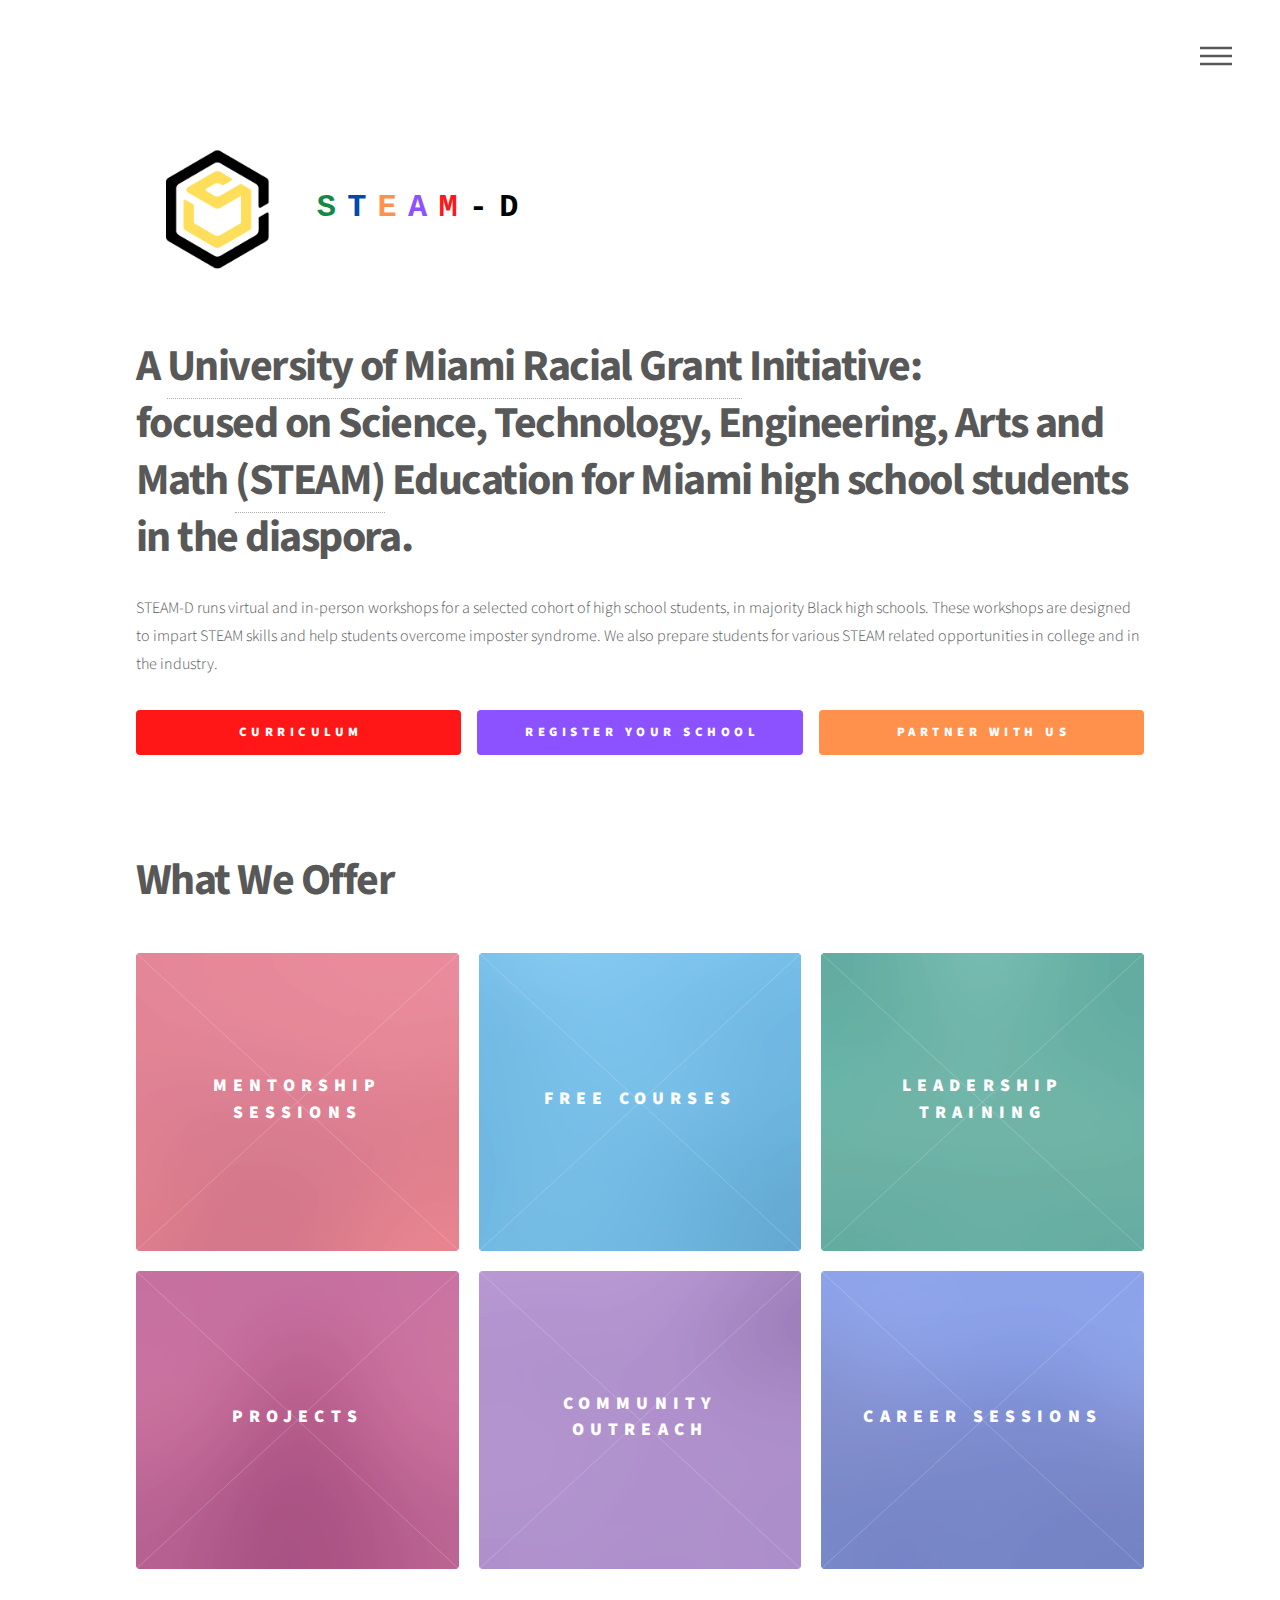
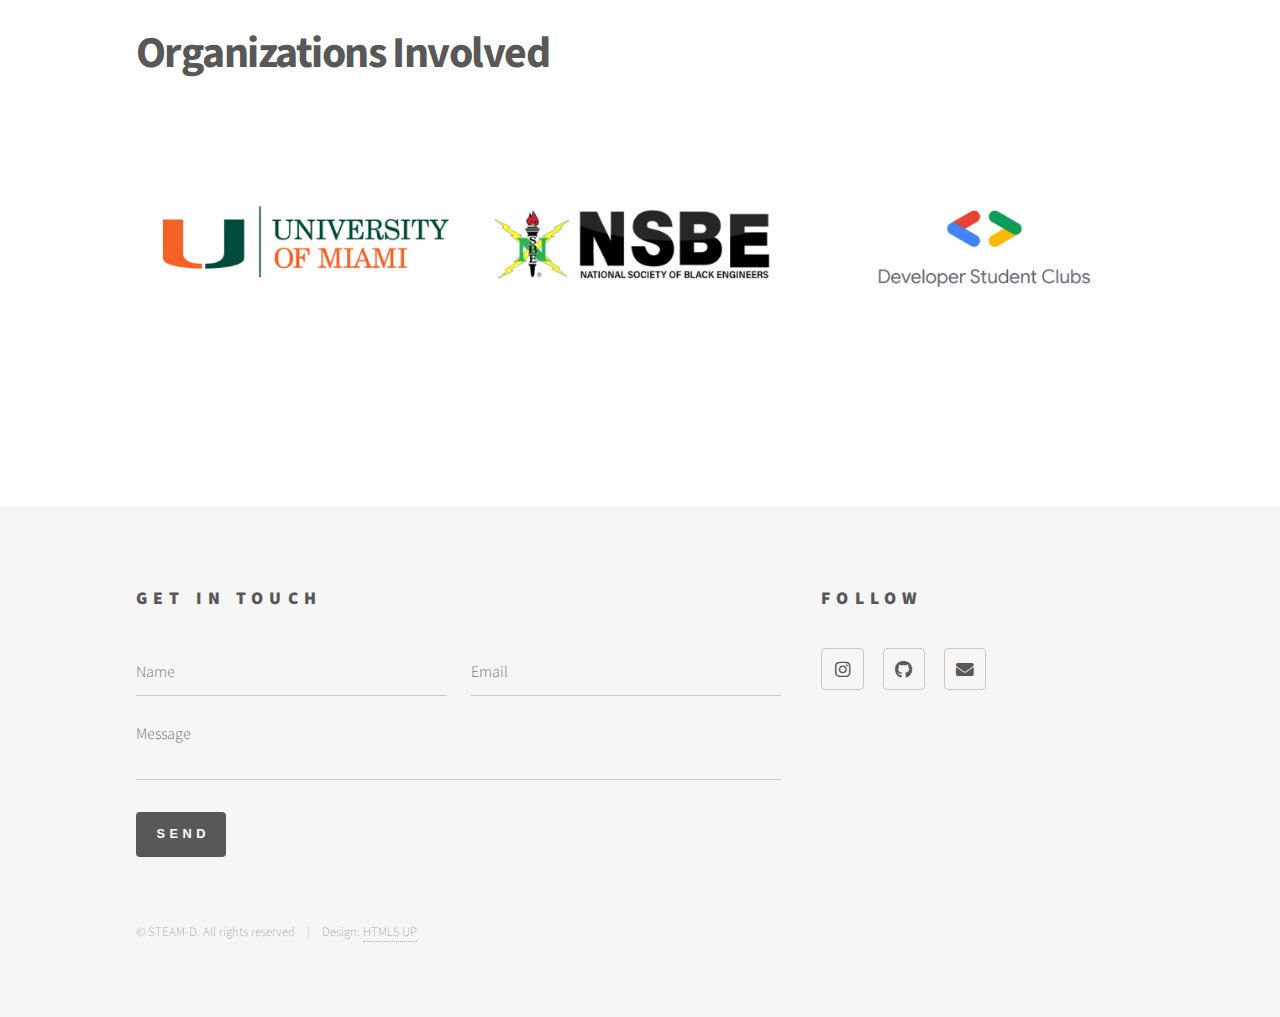
==== commit b6828f27: "Changed Wesbite Header" ====
--- a/index.html
+++ b/index.html
@@ -64,7 +64,7 @@
 					<div id="main">
 						<div class="inner">
 							<header>
-								<h1>A <a href = "https://president.miami.edu/inclusion/racial-justice-pilot-grant-program/index.html" class = "umiami">University of Miami Racial Grant</a> Initiative focused on Science, Technology, Engineering, Arts and Math <a href = "https://xqsuperschool.org/rethinktogether/what-is-steam-education/" class = "ice">(STEAM)</a> Education for Miami high school students in the diaspora.</h1>
+								<h1>A <a href = "https://president.miami.edu/inclusion/racial-justice-pilot-grant-program/index.html" class = "umiami">University of Miami Racial Grant</a> Initiative:<br/>focused on Science, Technology, Engineering, Arts and Math <a href = "https://xqsuperschool.org/rethinktogether/what-is-steam-education/" class = "ice">(STEAM)</a> Education for Miami high school students in the diaspora.</h1>
 								<p>STEAM-D runs virtual and in-person workshops for a selected cohort of high school students, in majority Black high schools. These workshops are designed to impart STEAM skills and help students overcome imposter syndrome. We also prepare students for various STEAM related opportunities in college and in the industry. </p>
 							</header>
 							<ul class= "actions fit">
--- a/assets/css/main.css
+++ b/assets/css/main.css
@@ -3451,12 +3451,12 @@
 /* About Us */
 .descriptor{
 	text-align: center;
-	font-size: x-large;
+	font-size: large;
 	font-weight: bold;
 }
 
 .descriptor_sub{
 	text-align: center;
-	font-size: x-large;
+	font-size: large;
 	
 }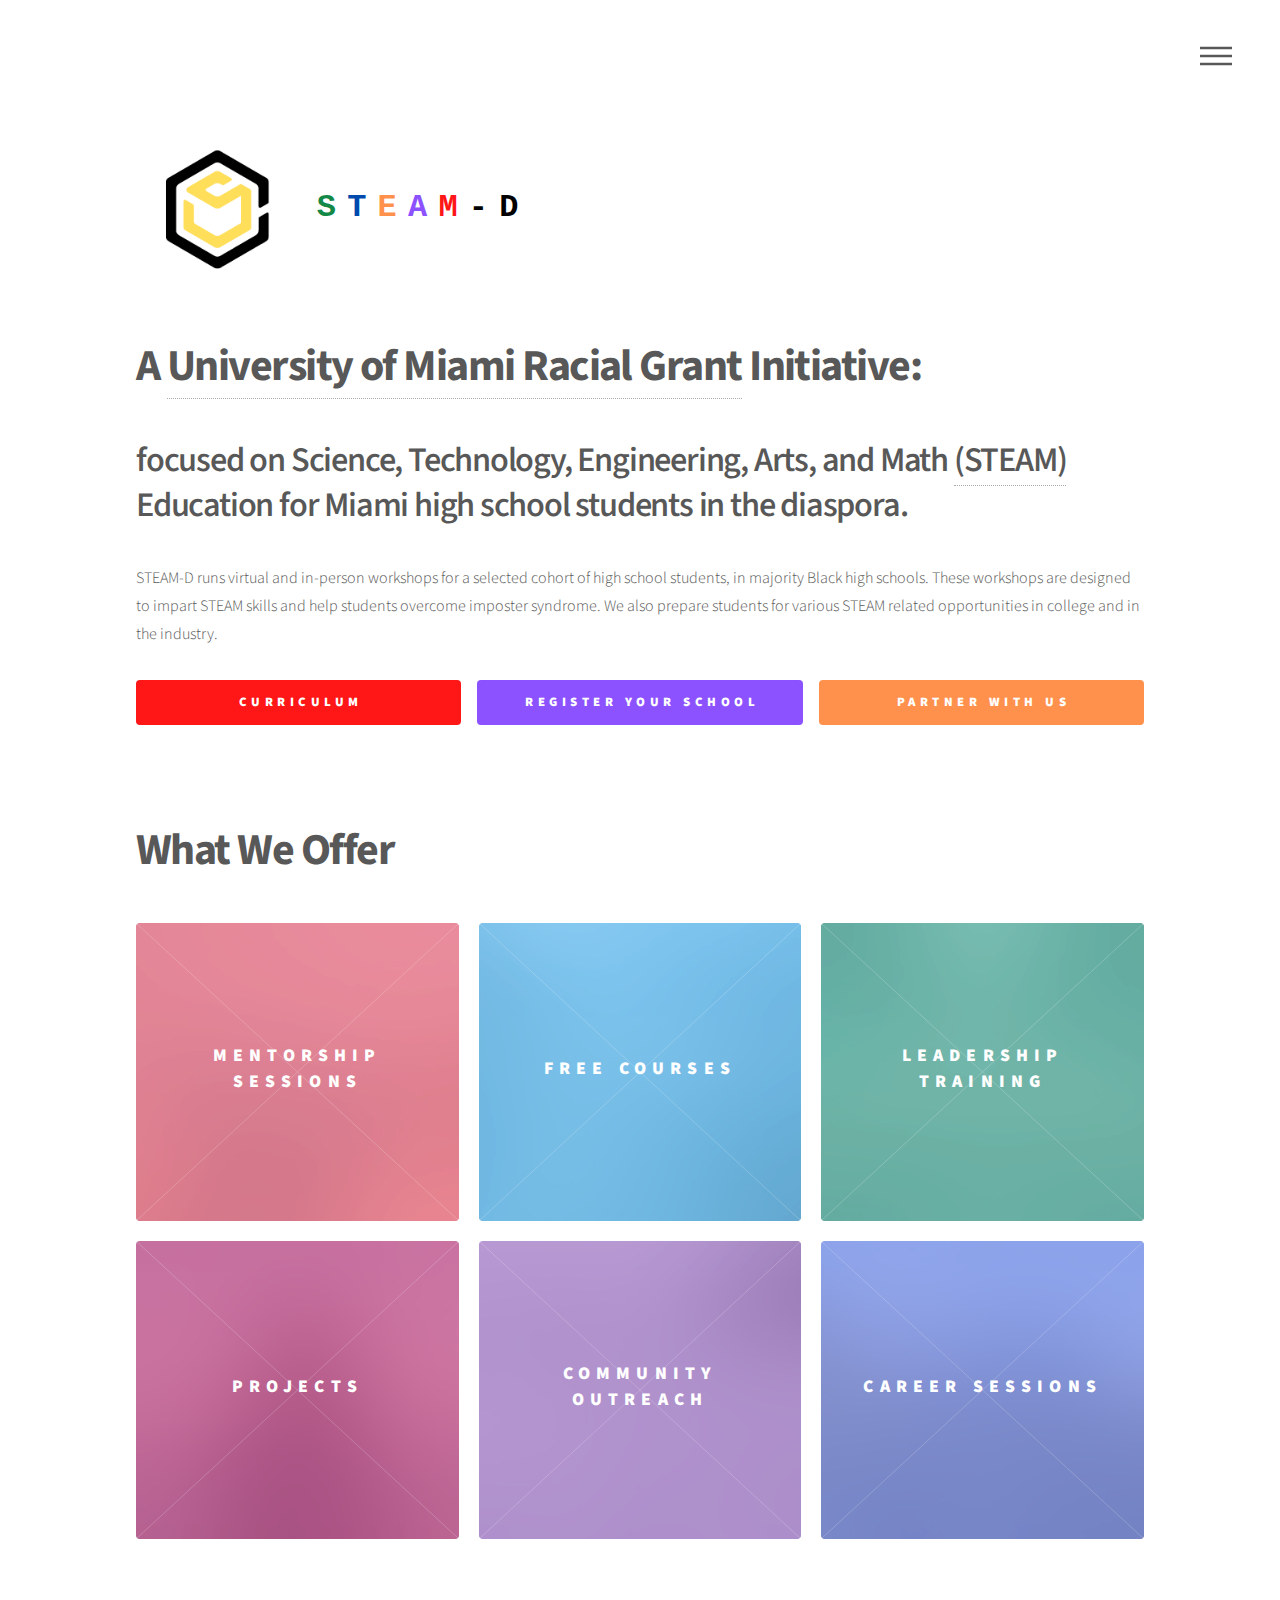
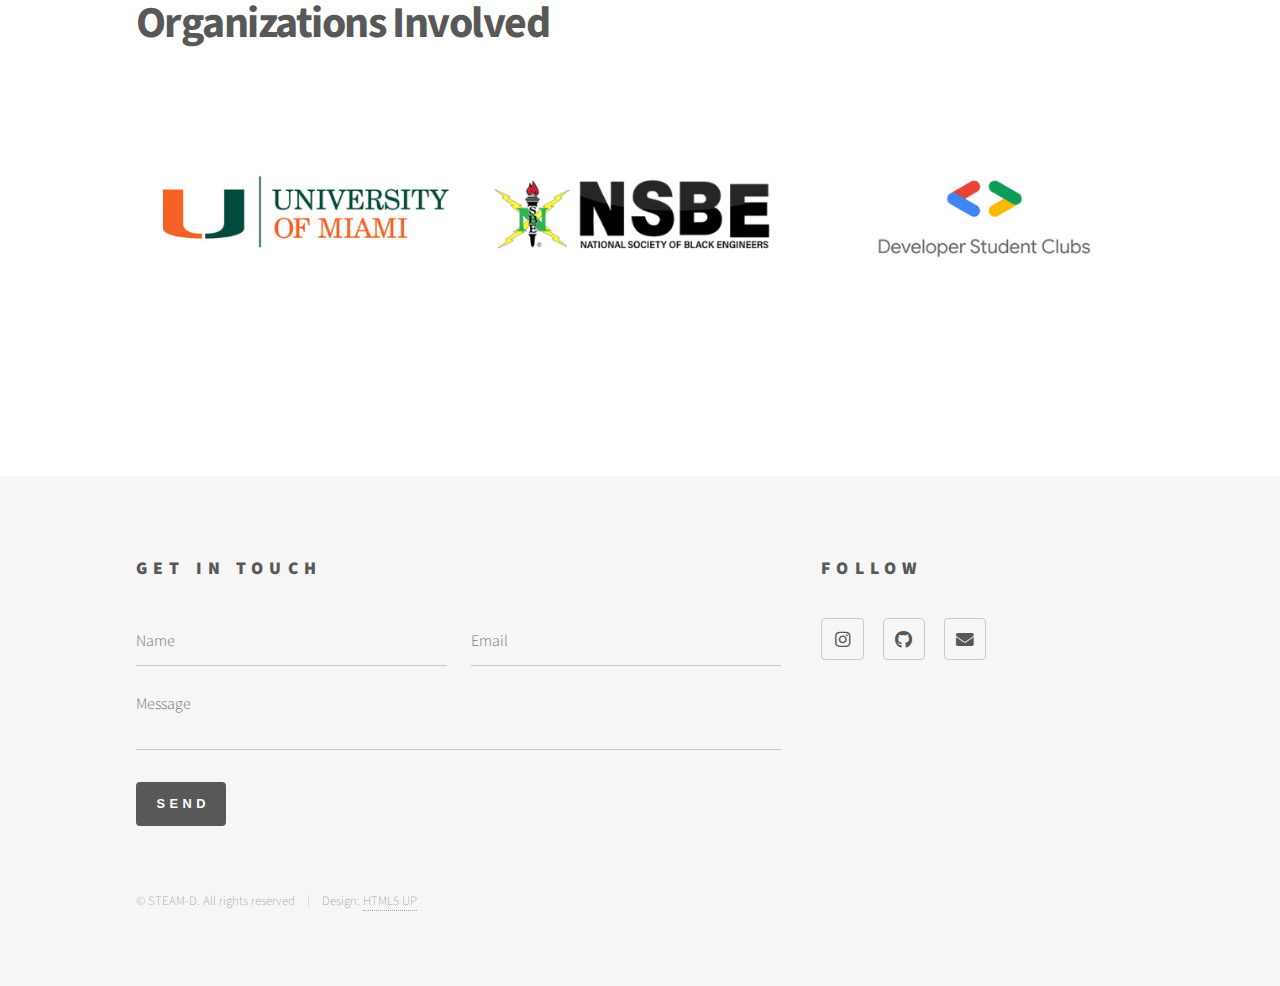
==== commit 46ff518d: "Extra work on title" ====
--- a/index.html
+++ b/index.html
@@ -64,7 +64,8 @@
 					<div id="main">
 						<div class="inner">
 							<header>
-								<h1>A <a href = "https://president.miami.edu/inclusion/racial-justice-pilot-grant-program/index.html" class = "umiami">University of Miami Racial Grant</a> Initiative:<br/>focused on Science, Technology, Engineering, Arts and Math <a href = "https://xqsuperschool.org/rethinktogether/what-is-steam-education/" class = "ice">(STEAM)</a> Education for Miami high school students in the diaspora.</h1>
+								<h1>A <a href = "https://president.miami.edu/inclusion/racial-justice-pilot-grant-program/index.html" class = "umiami">University of Miami Racial Grant</a> Initiative:<br/></h1>
+								<h2 class = "lower">focused on Science, Technology, Engineering, Arts, and Math <a href = "https://xqsuperschool.org/rethinktogether/what-is-steam-education/" class = "ice">(STEAM)</a> Education for Miami high school students in the diaspora.</h2>
 								<p>STEAM-D runs virtual and in-person workshops for a selected cohort of high school students, in majority Black high schools. These workshops are designed to impart STEAM skills and help students overcome imposter syndrome. We also prepare students for various STEAM related opportunities in college and in the industry. </p>
 							</header>
 							<ul class= "actions fit">
--- a/assets/css/main.css
+++ b/assets/css/main.css
@@ -192,12 +192,20 @@
 				margin: 0 0 1em 0;
 			}
 
+			h2.lower{
+				font-size: 1em;
+			}
+
 		}
 
 		@media screen and (max-width: 360px) {
 
 			h1 {
 				font-size: 1.75em;
+			}
+
+			h2.lower{
+				font-size: 1em;
 			}
 
 		}
@@ -216,6 +224,15 @@
 
 	h2 {
 		font-size: 1.1em;
+	}
+
+	h2.lower{
+		font-size: 2.15em;
+		font-weight: 550;
+		line-height: 1.3;
+		margin: 0 0 1.5em 0;
+		letter-spacing: -0.035em;
+		text-transform: none;
 	}
 
 	
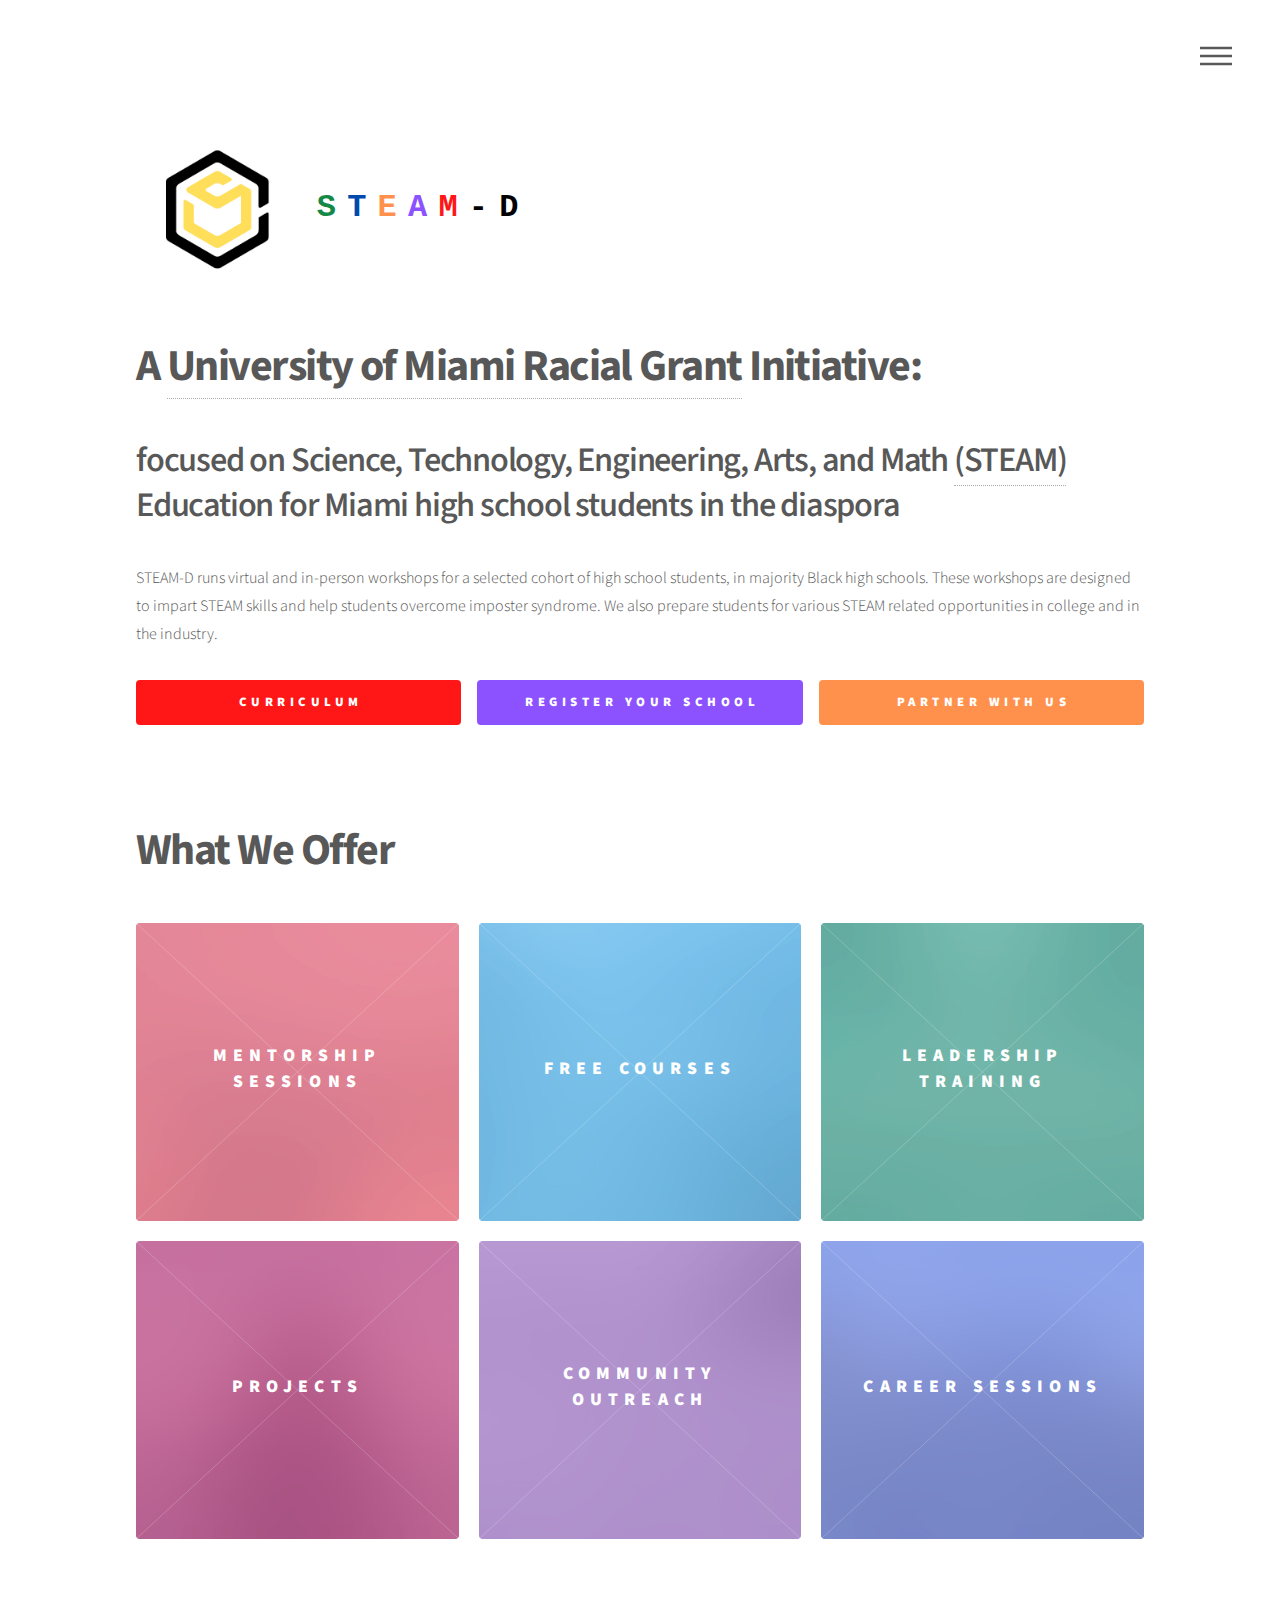
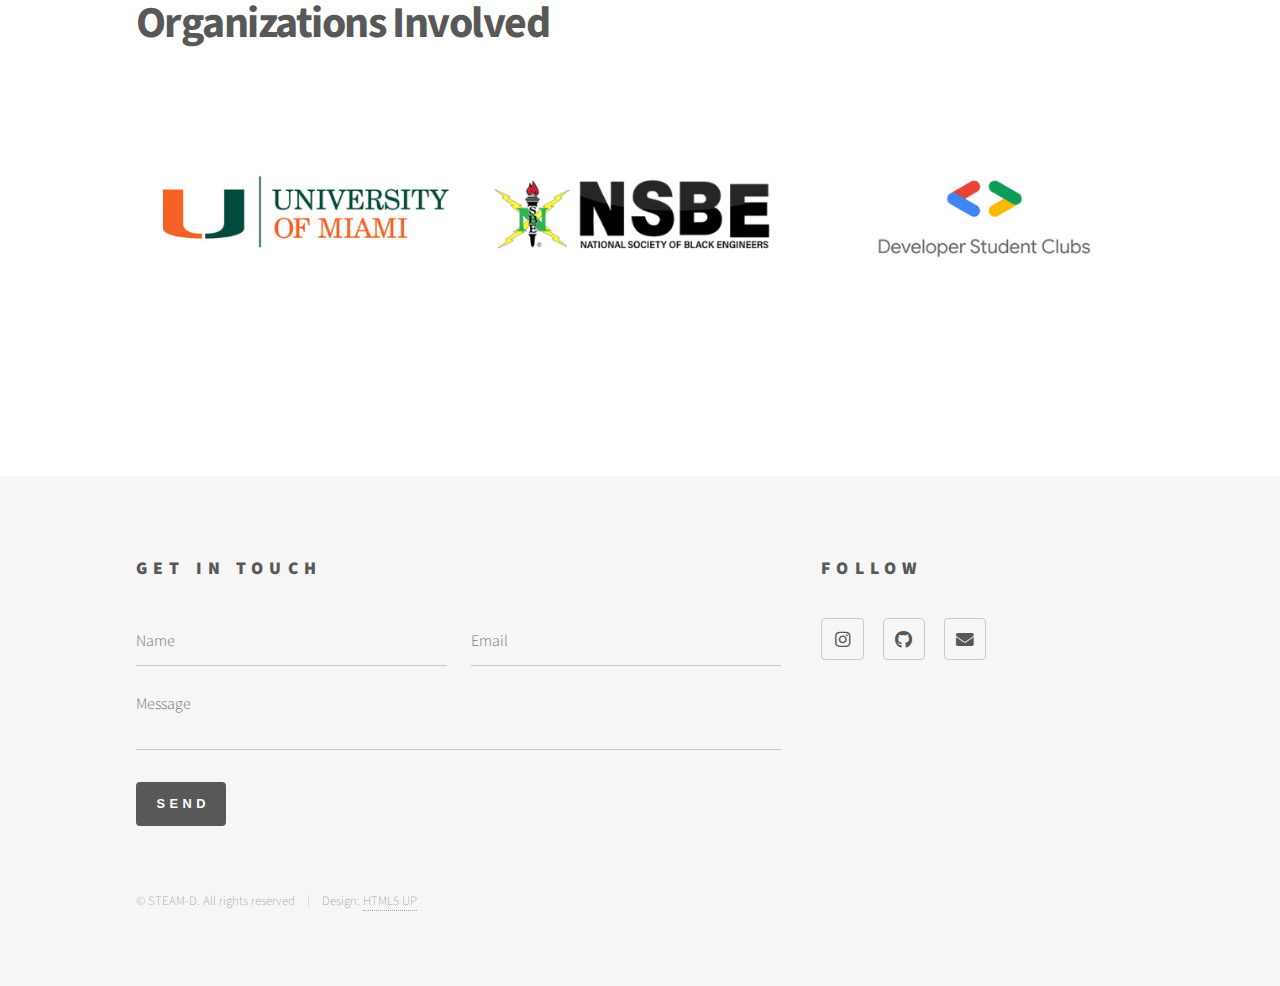
==== commit 43848223: "Removed fullstop for header" ====
--- a/index.html
+++ b/index.html
@@ -65,7 +65,7 @@
 						<div class="inner">
 							<header>
 								<h1>A <a href = "https://president.miami.edu/inclusion/racial-justice-pilot-grant-program/index.html" class = "umiami">University of Miami Racial Grant</a> Initiative:<br/></h1>
-								<h2 class = "lower">focused on Science, Technology, Engineering, Arts, and Math <a href = "https://xqsuperschool.org/rethinktogether/what-is-steam-education/" class = "ice">(STEAM)</a> Education for Miami high school students in the diaspora.</h2>
+								<h2 class = "lower">focused on Science, Technology, Engineering, Arts, and Math <a href = "https://xqsuperschool.org/rethinktogether/what-is-steam-education/" class = "ice">(STEAM)</a> Education for Miami high school students in the diaspora</h2>
 								<p>STEAM-D runs virtual and in-person workshops for a selected cohort of high school students, in majority Black high schools. These workshops are designed to impart STEAM skills and help students overcome imposter syndrome. We also prepare students for various STEAM related opportunities in college and in the industry. </p>
 							</header>
 							<ul class= "actions fit">
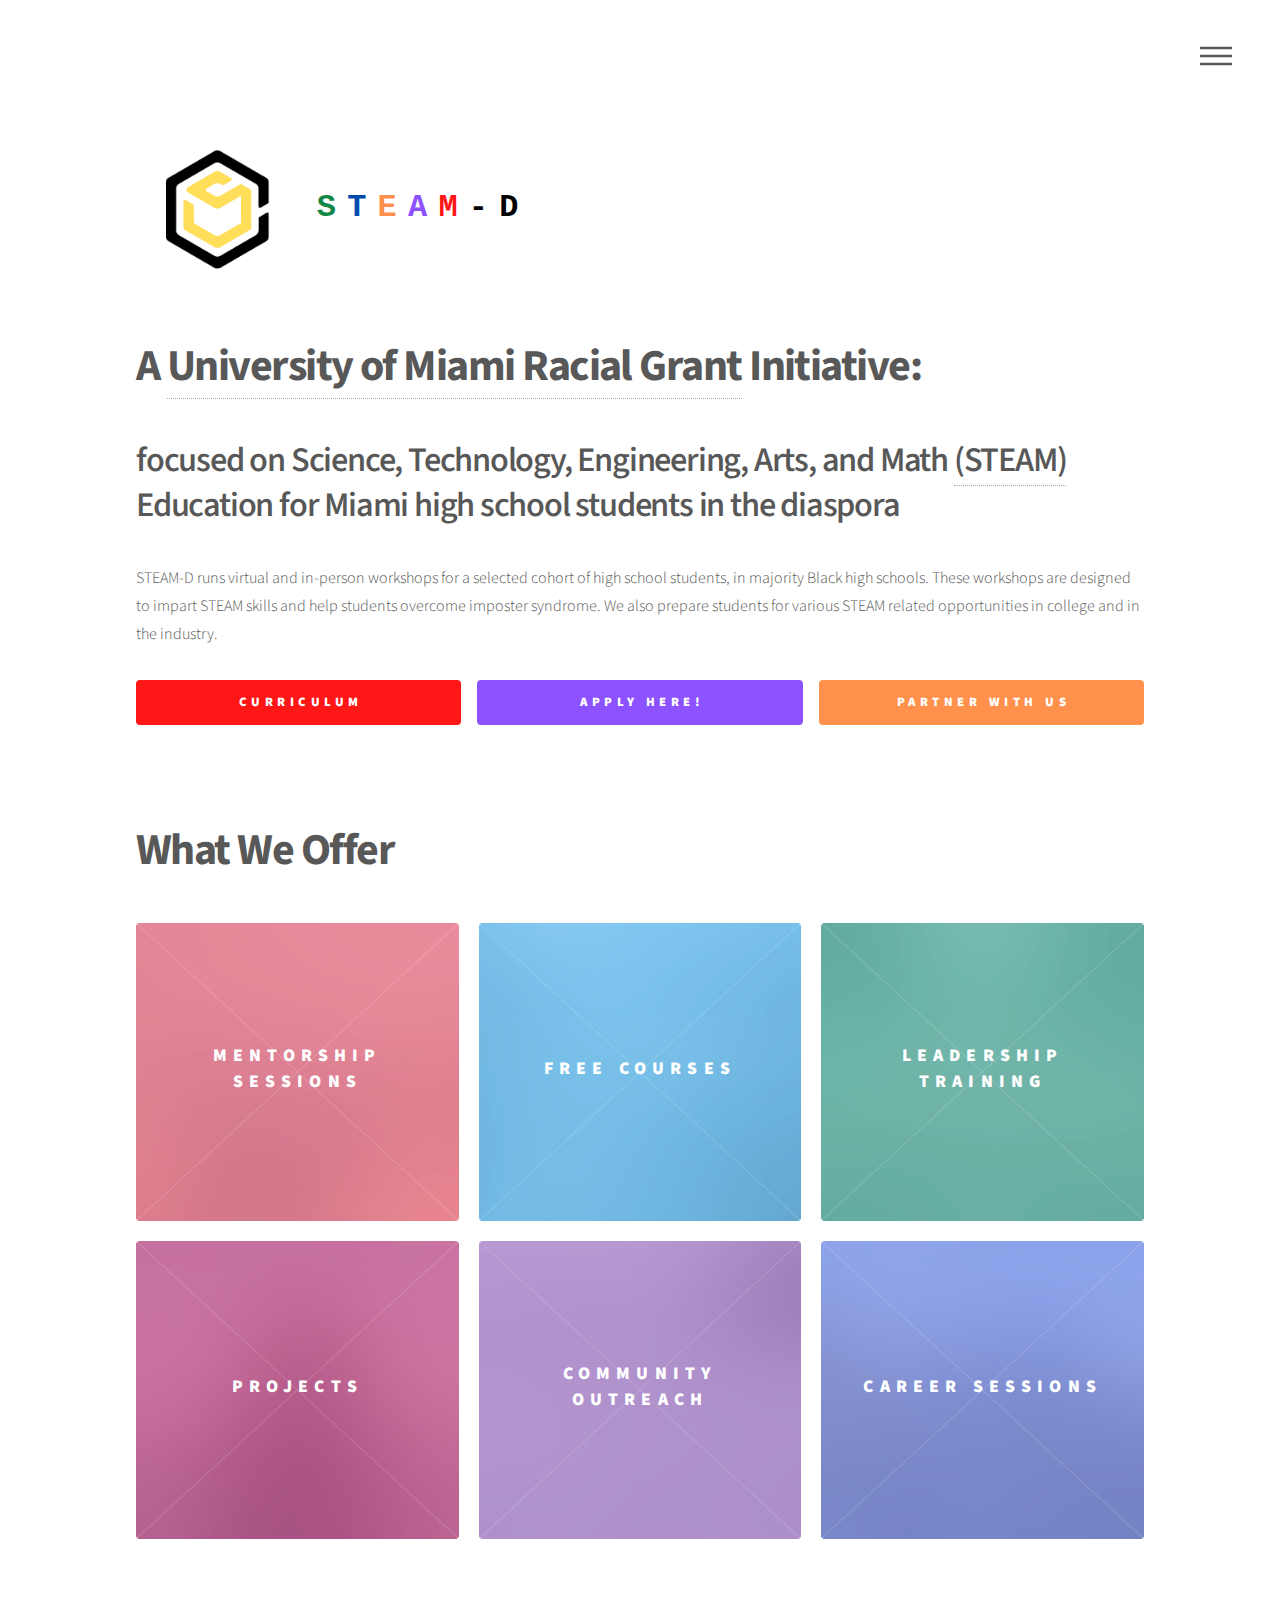
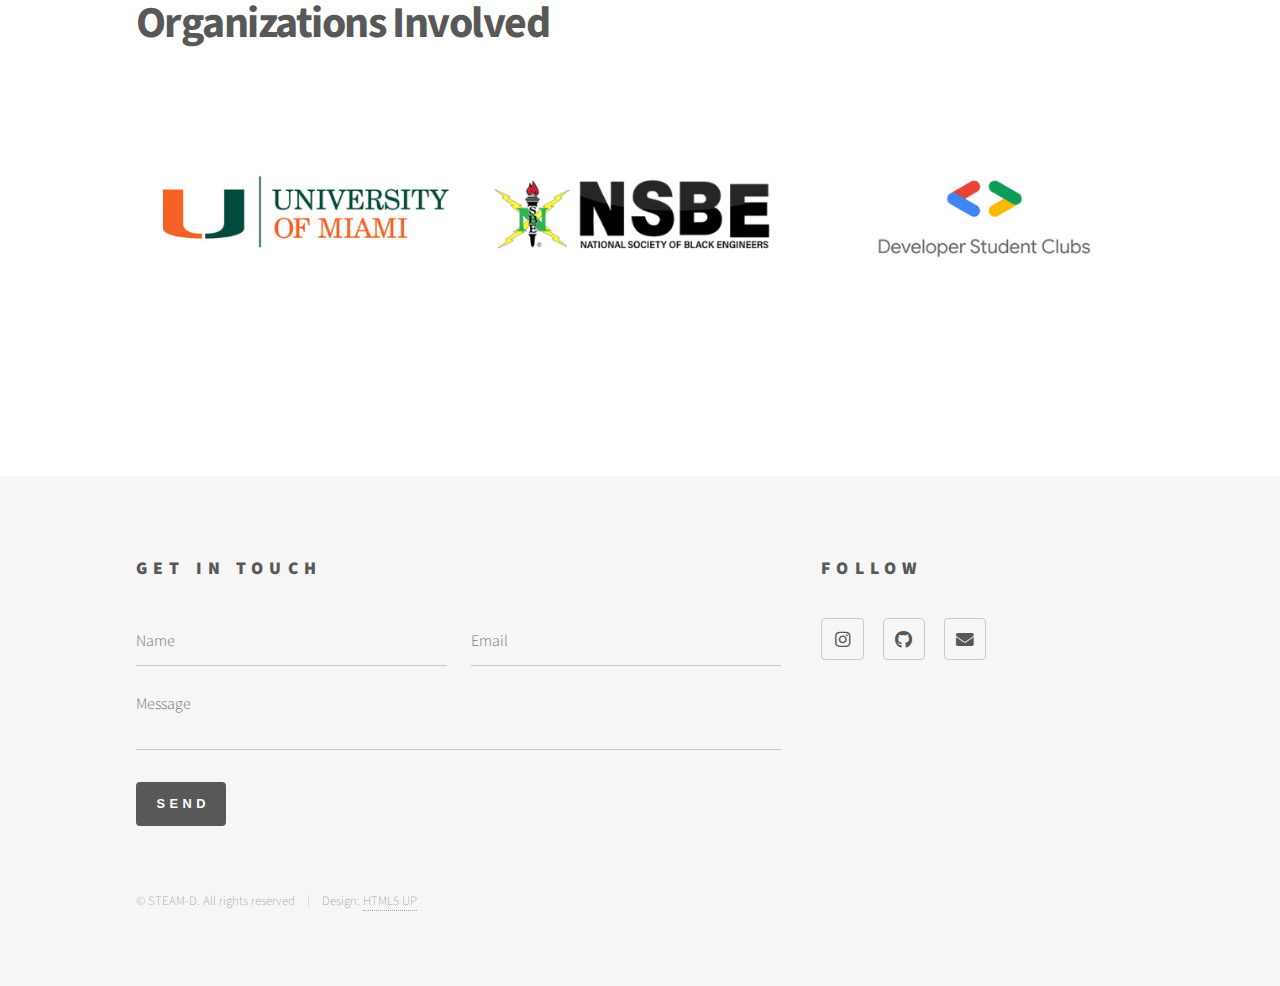
==== commit b5512f72: "Added Application Link" ====
--- a/index.html
+++ b/index.html
@@ -70,7 +70,7 @@
 							</header>
 							<ul class= "actions fit">
 								<li><a href="curriculum.html" class="button auxilliary fit">Curriculum</a></li>
-								<li><a href="https://forms.gle/UnfFk5YiL75ecauw9" class="button tertiary fit">Register Your School</a></li>
+								<li><a href="https://forms.gle/DmochhYrxCDGLbS9A" class="button tertiary fit">Apply Here!</a></li>
 								<li><a href="contact_us.html" class="button secondary fit">Partner With Us</a></li>
 								<!-- <li><a href="https://docs.google.com/forms/d/e/1FAIpQLSec0-_WmDCW8ez10NHVpLfzqB0rT4UbIXSOivBpDXSWyp_6cg/viewform" class="button auxilliary fit">Partner With Us</a></li> -->
 							</li>
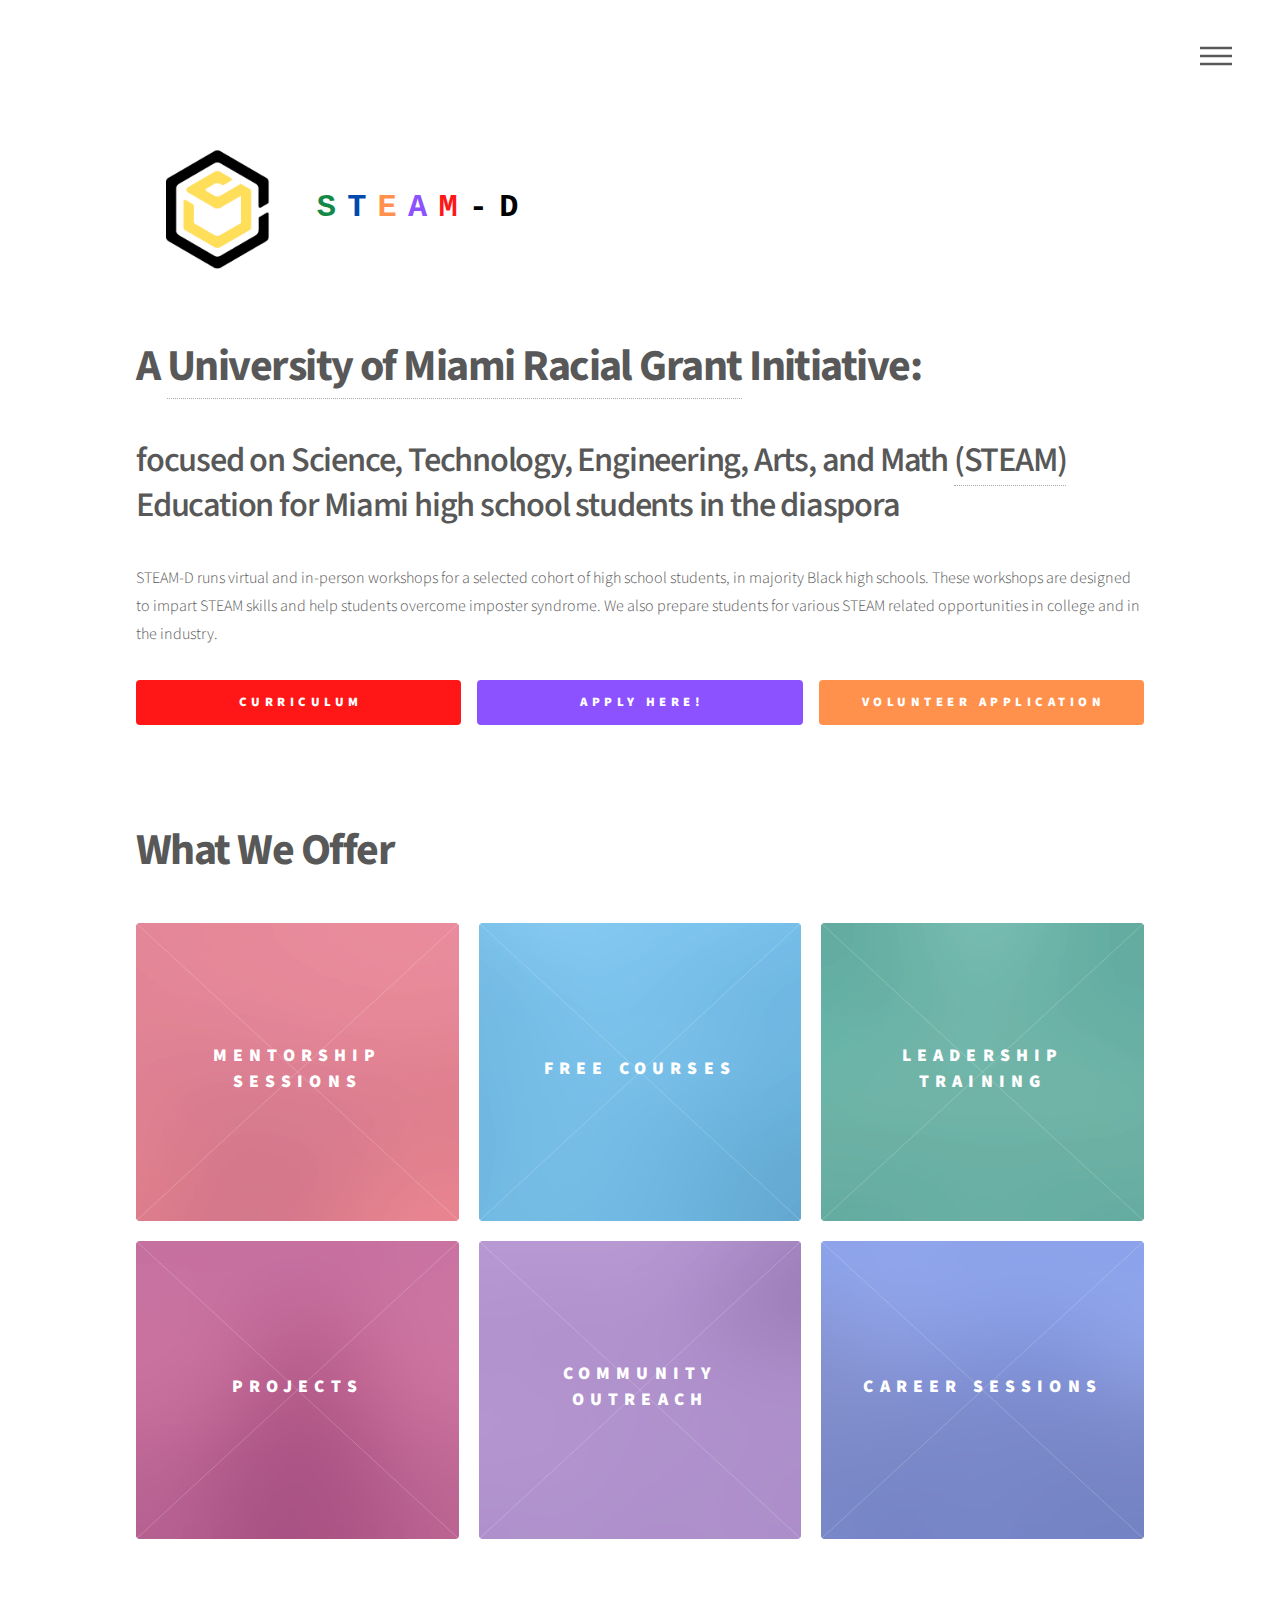
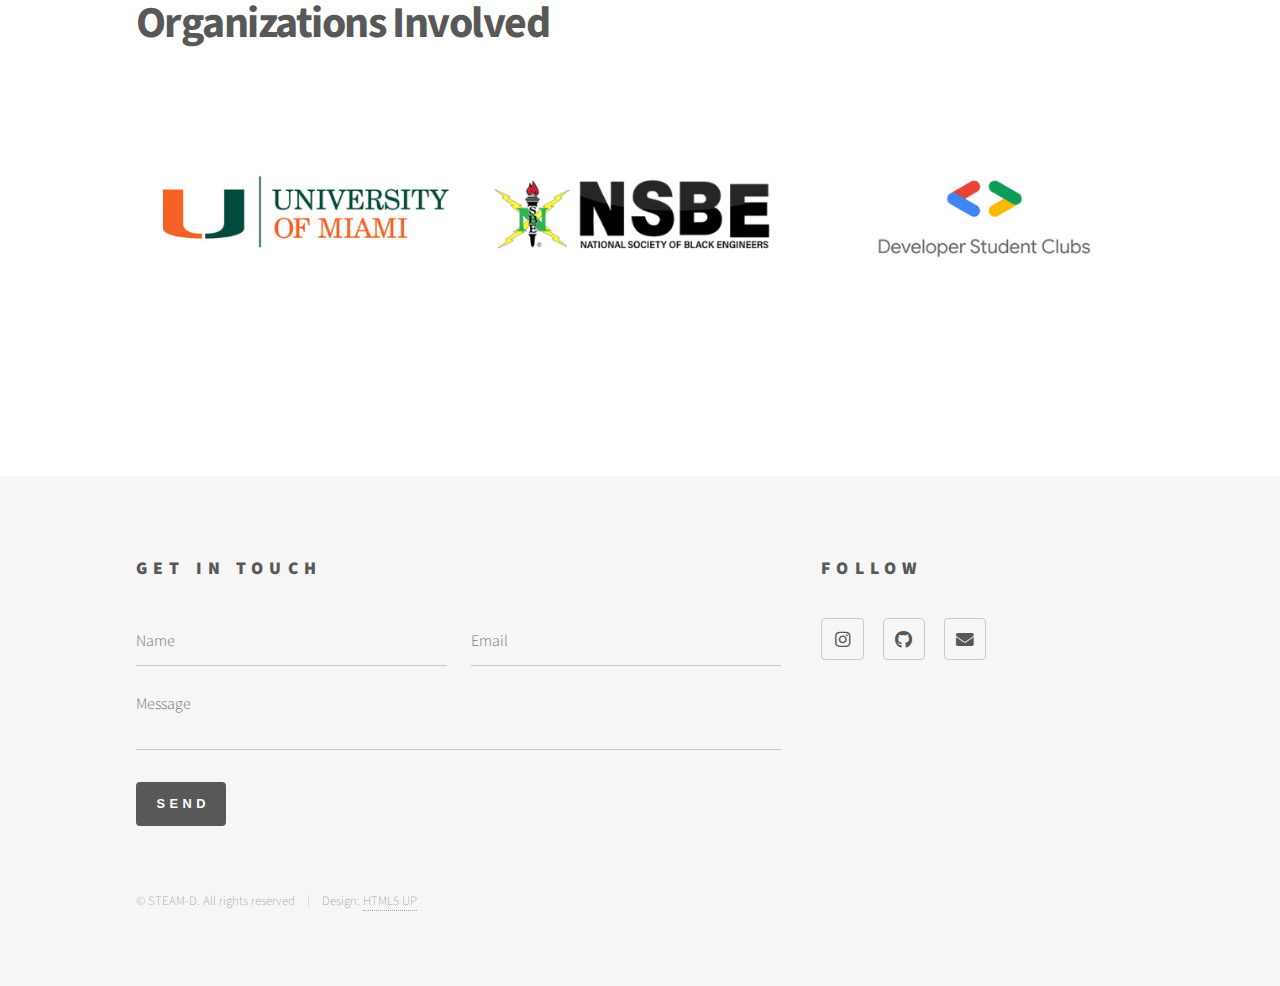
==== commit 97f301fa: "Included volunteer application" ====
--- a/index.html
+++ b/index.html
@@ -71,7 +71,8 @@
 							<ul class= "actions fit">
 								<li><a href="curriculum.html" class="button auxilliary fit">Curriculum</a></li>
 								<li><a href="https://forms.gle/DmochhYrxCDGLbS9A" class="button tertiary fit">Apply Here!</a></li>
-								<li><a href="contact_us.html" class="button secondary fit">Partner With Us</a></li>
+								<li><a href="https://forms.gle/5bB4bf2prU79F79Z6" class="button secondary fit">Volunteer Application</a></li>
+								<!-- <li><a href="contact_us.html" class="button secondary fit">Partner With Us</a></li> -->
 								<!-- <li><a href="https://docs.google.com/forms/d/e/1FAIpQLSec0-_WmDCW8ez10NHVpLfzqB0rT4UbIXSOivBpDXSWyp_6cg/viewform" class="button auxilliary fit">Partner With Us</a></li> -->
 							</li>
 							</ul>
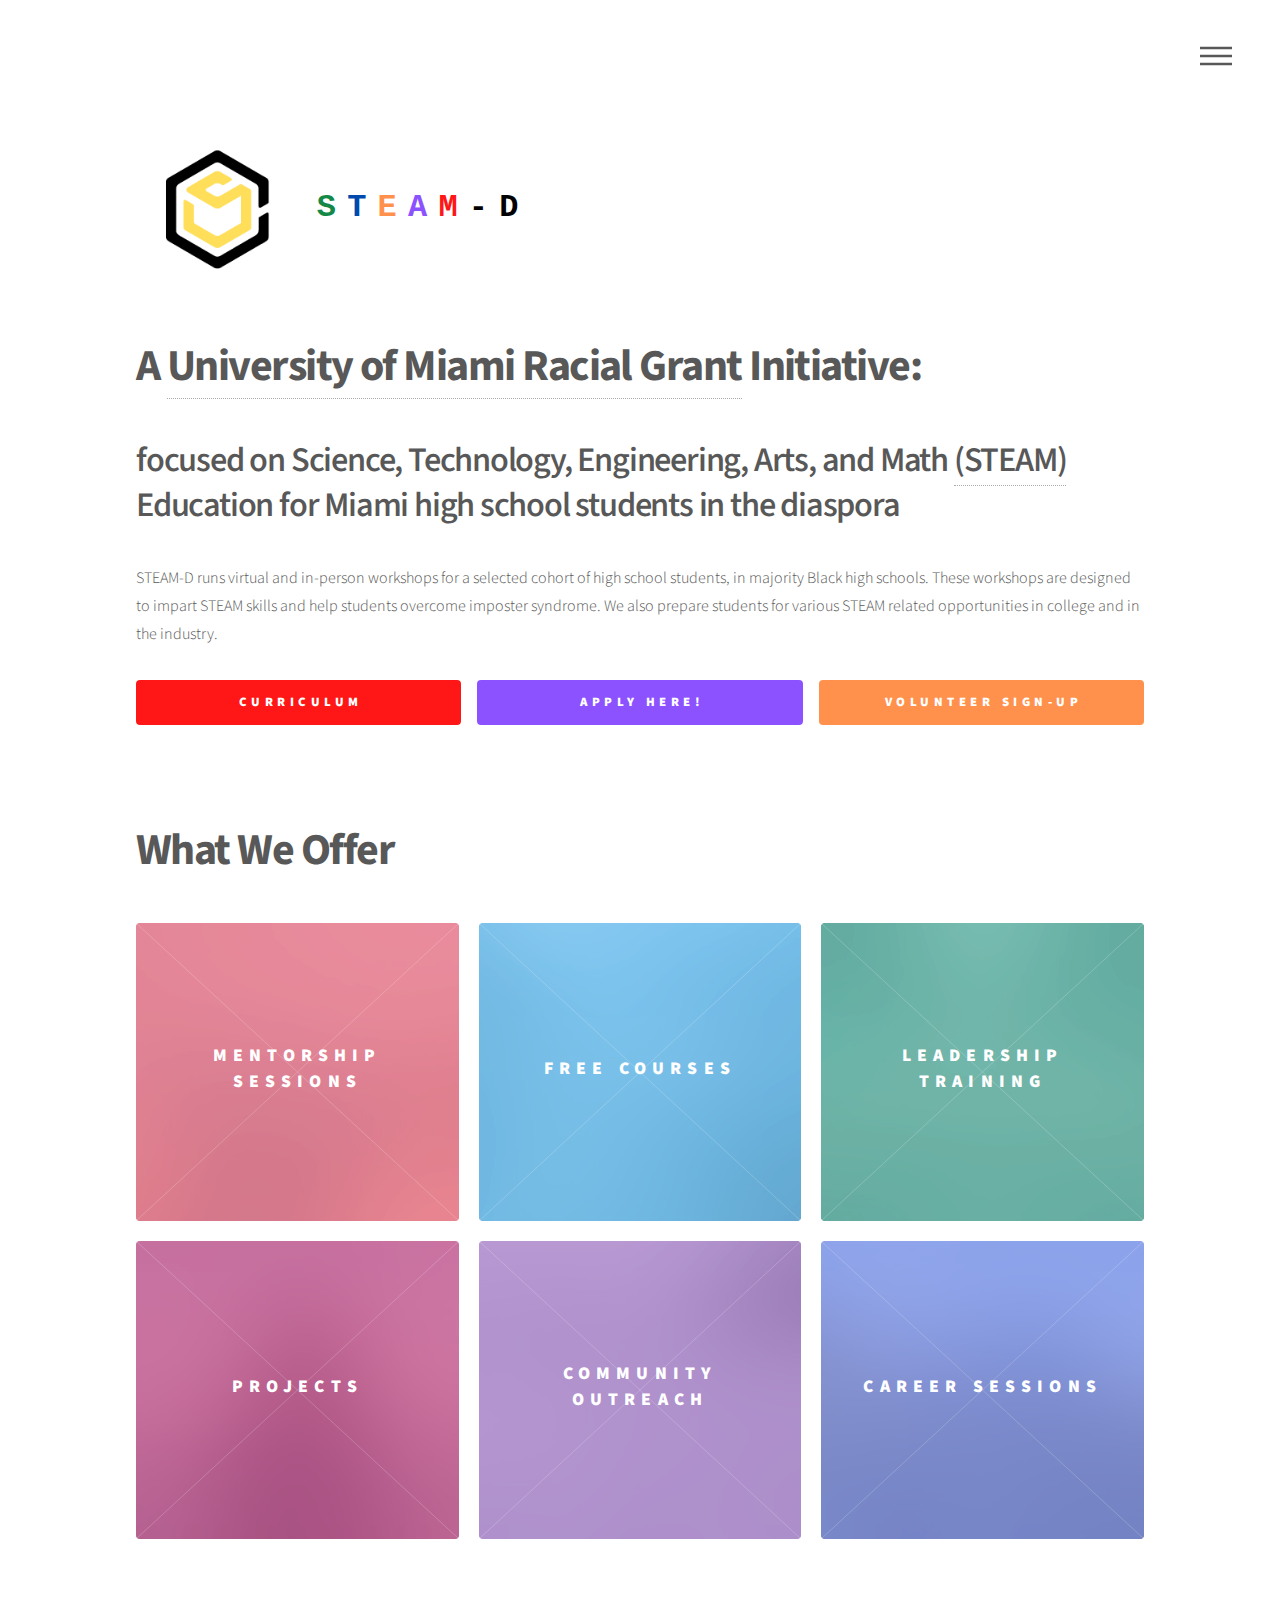
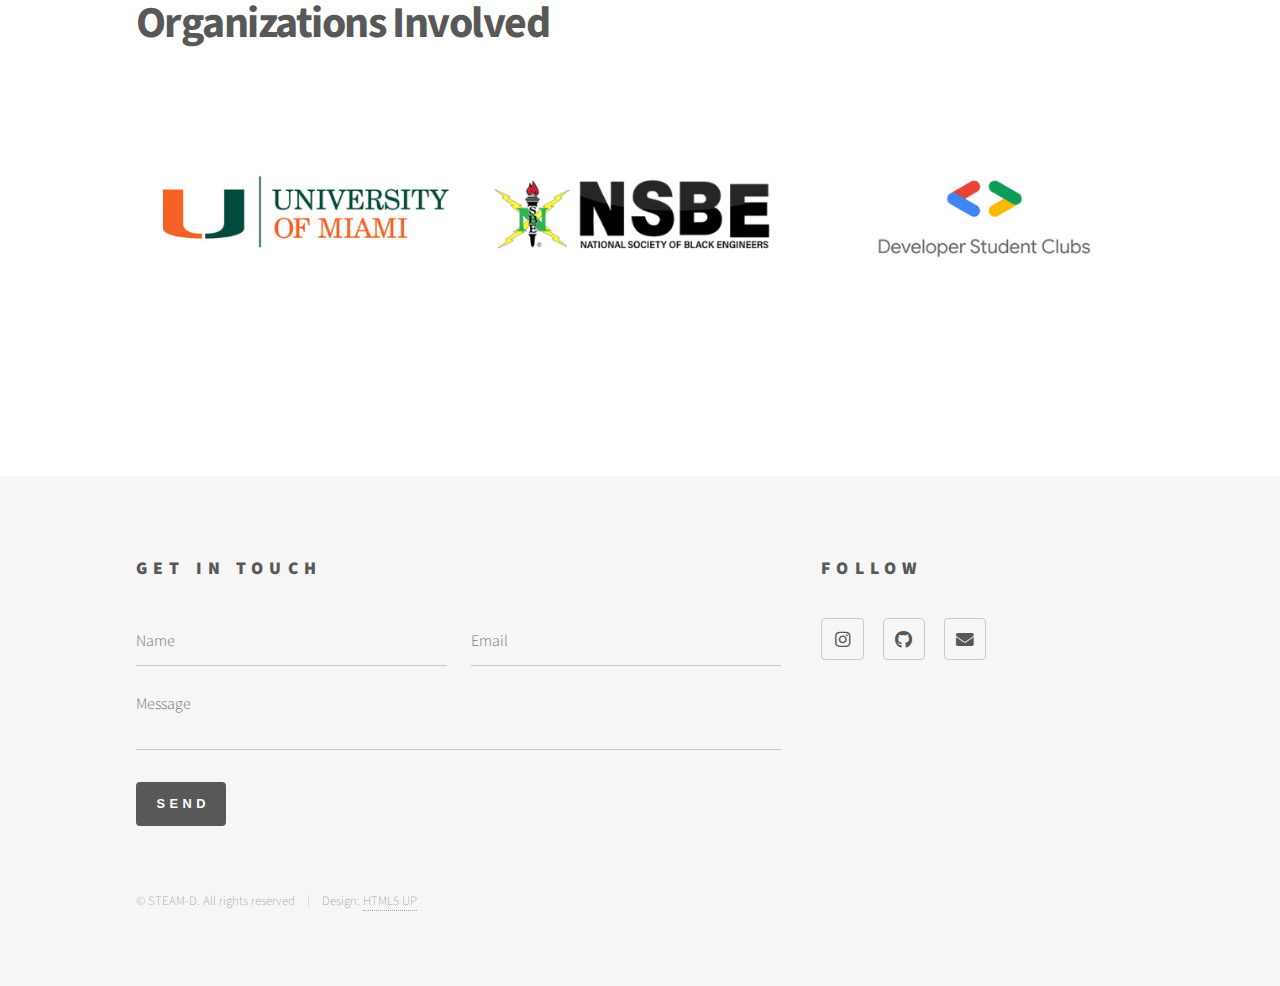
==== commit c23b5fe6: "Changed Volunteer Application to Sign Up" ====
--- a/index.html
+++ b/index.html
@@ -71,7 +71,7 @@
 							<ul class= "actions fit">
 								<li><a href="curriculum.html" class="button auxilliary fit">Curriculum</a></li>
 								<li><a href="https://forms.gle/DmochhYrxCDGLbS9A" class="button tertiary fit">Apply Here!</a></li>
-								<li><a href="https://forms.gle/5bB4bf2prU79F79Z6" class="button secondary fit">Volunteer Application</a></li>
+								<li><a href="https://forms.gle/5bB4bf2prU79F79Z6" class="button secondary fit">Volunteer Sign-Up</a></li>
 								<!-- <li><a href="contact_us.html" class="button secondary fit">Partner With Us</a></li> -->
 								<!-- <li><a href="https://docs.google.com/forms/d/e/1FAIpQLSec0-_WmDCW8ez10NHVpLfzqB0rT4UbIXSOivBpDXSWyp_6cg/viewform" class="button auxilliary fit">Partner With Us</a></li> -->
 							</li>
